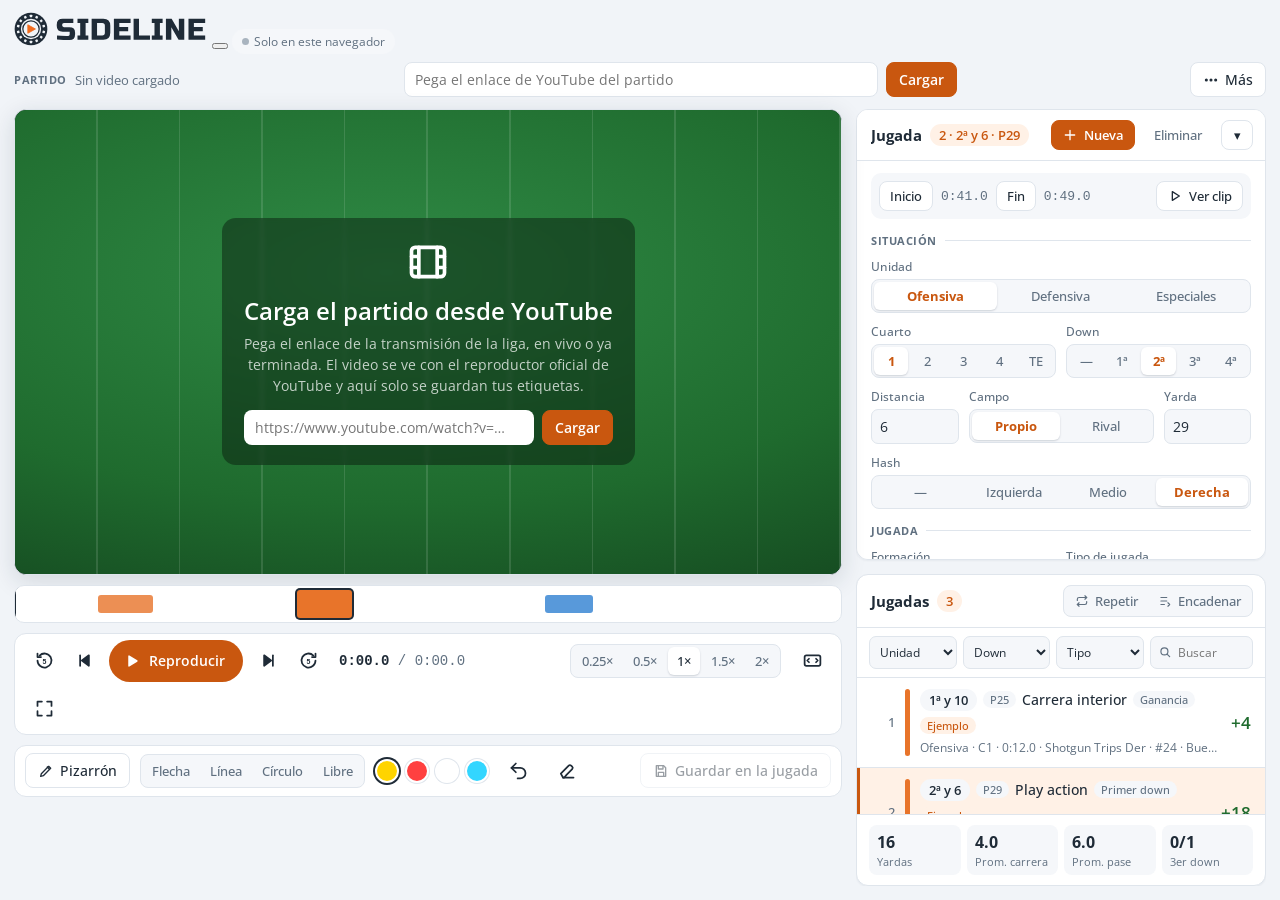
==== public/app/index.html @ 5cef6cd9 "Video: el video vuelve a ser grande en el tamaño normal En tamaño normal el video ocupa al menos ~56" ====
<!doctype html>
<html lang="es">
<head>
<meta charset="utf-8">
<meta name="viewport" content="width=device-width,initial-scale=1,viewport-fit=cover">
<title>Sideline</title>
<link rel="icon" type="image/svg+xml" href="data:image/svg+xml,%3Csvg%20xmlns%3D%27http%3A//www.w3.org/2000/svg%27%20viewBox%3D%270%200%2064%2064%27%3E%3Crect%20width%3D%2764%27%20height%3D%2764%27%20rx%3D%2714%27%20fill%3D%27%230D0D0D%27/%3E%3Ccircle%20cx%3D%2732%27%20cy%3D%2732%27%20r%3D%2723%27%20fill%3D%27none%27%20stroke%3D%27%23FFFFFF%27%20stroke-width%3D%276%27/%3E%3Cpath%20d%3D%27M26%2020%20L45%2032%20L26%2044%20Z%27%20fill%3D%27%23F26B1D%27%20stroke%3D%27%23F26B1D%27%20stroke-width%3D%273%27%20stroke-linejoin%3D%27round%27/%3E%3C/svg%3E">
<link rel="preconnect" href="https://fonts.googleapis.com">
<link rel="preconnect" href="https://fonts.gstatic.com" crossorigin>
<link rel="stylesheet" href="https://fonts.googleapis.com/css2?family=Open+Sans:wght@300;400;600;700&display=swap">
<link rel="stylesheet" href="/assets/hello.css">
<link rel="stylesheet" href="/assets/app-shell.css">
<script>try { var t = localStorage.getItem('sideline:theme'); if (t === 'light' || t === 'dark') document.documentElement.dataset.theme = t; } catch (e) {}</script>
<style>
/* Sala de video. Layout: barra de módulos arriba; video + controles a la izquierda; jugada + lista a la derecha; se apila en teléfonos. Look claro y amable a la vista. */
:root {
  color-scheme: light;
  --bg: #f1f4f8;
  --panel: #ffffff;
  --panel-2: #f5f7fa;
  --line: #dfe5ec;
  --fg: #1f2b37;
  --muted: #607080;
  --accent: #c9570f;      /* naranja Sideline (más oscuro que el del logo para leer texto blanco) */
  --accent-soft: #fff1e6;
  --accent-ink: #ffffff;
  --off: #e8742a;
  --def: #2f80d1;
  --st: #8a5cc2;
  --good: #1f6b2e;        /* verde campo del logo */
  --bad: #d23f3f;
  --font-display: "Segoe UI", "Open Sans", "Helvetica Neue", Arial, sans-serif;
  --font-body: "Segoe UI", "Open Sans", "Helvetica Neue", Arial, sans-serif;
  --font-mono: ui-monospace, "SFMono-Regular", Menlo, Consolas, monospace;
  --r: 10px;
}
html, body { height: 100%; }
body {
  background: var(--bg); color: var(--fg);
  font-family: var(--font-body); font-size: 14px;
  padding-left: max(14px, env(safe-area-inset-left, 0px));
  padding-right: max(14px, env(safe-area-inset-right, 0px));
  padding-block: 12px;
  box-sizing: border-box;
}
*, *::before, *::after { box-sizing: border-box; }
button, input, select, textarea { font: inherit; color: inherit; }
button { cursor: pointer; }
:focus-visible { outline: 2px solid var(--accent); outline-offset: 2px; }

.app { display: flex; flex-direction: column; gap: 12px; min-height: 100%; }
.spacer { flex: 1; }

.btn { background: var(--panel); border: 1px solid var(--line); border-radius: 8px; padding: 7px 12px; font-weight: 500; display: inline-flex; align-items: center; justify-content: center; gap: 6px; white-space: nowrap; text-decoration: none; color: inherit; }
.btn svg { width: 16px; height: 16px; flex: none; }
.btn:hover { border-color: var(--hover-line); background: var(--panel-2); }
.btn.primary { background: var(--accent); color: var(--accent-ink); border-color: var(--accent); font-weight: 600; }
.btn.primary:hover { background: var(--accent-hover); }
.btn.on { background: var(--fg); color: var(--on-fg); border-color: var(--fg); }
.btn.ghost { background: transparent; border-color: transparent; color: var(--muted); }
.btn.ghost:hover { color: var(--bad); background: var(--bad-soft); }
.btn:disabled { opacity: .45; cursor: not-allowed; }
.btn.sm { padding: 5px 10px; font-size: 13px; }
kbd { font-family: var(--font-mono); font-size: 10.5px; color: var(--muted); border: 1px solid var(--line); border-bottom-width: 2px; border-radius: 4px; padding: 0 4px; background: var(--panel); }
.btn.primary kbd, .btn.on kbd { color: inherit; background: transparent; border-color: currentColor; opacity: .75; }
.ib { width: 38px; height: 38px; display: inline-grid; place-items: center; border-radius: 50%; border: 1px solid transparent; background: transparent; color: var(--fg); padding: 0; }
.ib svg { width: 21px; height: 21px; }
.ib:hover { background: var(--panel-2); border-color: var(--line); }
.ib:disabled { opacity: .4; cursor: not-allowed; }
.ib.on { background: var(--fg); color: var(--on-fg); }
/* si el video es más angosto que su columna, queda centrado */
@media (min-width: 981px) { #stage, #timeline { align-self: center; } }
@media (max-width: 980px) { #bigBtn { display: none; } }

/* segmentados (velocidad, herramientas y campos del formulario) */
.seg { display: inline-flex; background: var(--panel-2); border: 1px solid var(--line); border-radius: 8px; padding: 2px; gap: 2px; }
.seg .btn, .seg button { border: 0; background: transparent; border-radius: 6px; padding: 5px 9px; font-size: 13px; font-weight: 500; color: var(--muted); min-width: 0; }
.seg .btn:hover, .seg button:hover { color: var(--fg); background: var(--panel); }
.seg .on, .seg .btn.on { background: var(--panel); color: var(--fg); box-shadow: 0 1px 2px rgba(20,40,60,.18); border: 0; }
.seg.fill { display: flex; width: 100%; }
.seg.fill button { flex: 1; }
.form .seg button.on { color: var(--accent); font-weight: 700; }
.sr { position: absolute !important; width: 1px; height: 1px; overflow: hidden; clip: rect(0 0 0 0); white-space: nowrap; }

/* barra del partido */
.gamebar { display: flex; flex-wrap: wrap; align-items: center; gap: 10px; }
.gamebar .game { display: flex; align-items: center; gap: 8px; min-width: 0; flex: 0 1 380px; }
.gamebar .game .lbl { font-size: 11px; font-weight: 700; text-transform: uppercase; letter-spacing: .05em; color: var(--muted); }
.gamebar select { background: var(--panel); border: 1px solid var(--line); border-radius: 8px; padding: 7px 9px; min-width: 0; flex: 1; font-weight: 600; }
.gamebar .file { color: var(--muted); font-size: 13px; overflow: hidden; text-overflow: ellipsis; white-space: nowrap; min-width: 0; }
.gamebar .more .pop { min-width: 250px; }
.status { font-size: 12px; padding: 4px 10px 4px 22px; border-radius: 999px; background: var(--panel-2); color: var(--muted); white-space: nowrap; position: relative; }
.status::before { content: ""; position: absolute; left: 10px; top: 50%; width: 7px; height: 7px; margin-top: -3.5px; border-radius: 50%; background: #a9b4bf; }
.status.ok { color: var(--good); background: var(--ok-soft); } .status.ok::before { background: var(--good); }
.status.bad { color: var(--bad); background: var(--bad-soft); } .status.bad::before { background: var(--bad); }
.status.busy { color: var(--accent); background: var(--accent-soft); } .status.busy::before { background: var(--accent); }
.warn { background: var(--accent-soft); border: 1px solid var(--accent); color: var(--fg); border-radius: var(--r); padding: 10px 12px; }

main { display: grid; grid-template-columns: minmax(0, 1fr) 410px; gap: 14px; flex: 1; min-height: 0; }
@media (max-width: 980px) { main { grid-template-columns: minmax(0, 1fr); } }

.left { display: flex; flex-direction: column; gap: 10px; min-width: 0; }
.stagebox { position: relative; background: #0d1620; border: 1px solid var(--line); border-radius: 12px; overflow: hidden; aspect-ratio: 16 / 9; max-width: 100%; box-shadow: 0 6px 24px rgba(20,40,60,.14); }
.stagebox:fullscreen { aspect-ratio: auto; border-radius: 0; width: 100% !important; }
@media (min-width: 981px) { .tipline { display: none; } .right.fit { overflow: hidden; display: flex; flex-direction: column; }
  .right.fit > .card:first-child { flex: none; max-height: 58%; overflow-y: auto; }
  .right.fit > .card:first-child > .hd { position: sticky; top: 0; z-index: 2; background: var(--panel); }
  #formCard > .hd { flex-wrap: nowrap; }
  #formCard > .hd h2 { min-width: 0; white-space: nowrap; overflow: hidden; }
  #formCard > .hd .chip { overflow: hidden; text-overflow: ellipsis; max-width: 120px; display: inline-block; vertical-align: middle; }
  .right.fit .filters { flex-wrap: nowrap; gap: 6px; padding: 8px 12px; }
  .right.fit .filters select, .right.fit .filters input { font-size: 12px; padding: 6px 6px; flex: 1 1 0; min-width: 0; }
  .right.fit .filters .search { flex: 1.4 1 0; }
  .right.fit .filters .search input { padding-left: 27px; }
  .right.fit .list { flex: 1 1 auto; min-height: 0; }
  .right.fit .rows { flex: 1 1 auto; min-height: 0; max-height: none; } }
video { position: absolute; inset: 0; width: 100%; height: 100%; object-fit: contain; background: #000; }
canvas#draw { position: absolute; touch-action: none; }
/* capa para la rueda del mouse (zoom): el reproductor de YouTube es un iframe y se quedaría con el evento.
   Deja libre la franja inferior para los controles de YouTube; solo con mouse (en pantallas táctiles no estorba) */
.scrub { position: absolute; left: 0; right: 0; top: 0; bottom: 56px; cursor: zoom-in; }
.scrub.zoomed { cursor: grab; } .scrub.panning { cursor: grabbing; }
/* el video y el pizarrón se acercan juntos, así los dibujos quedan sobre la misma parte de la imagen */
.zoomwrap { position: absolute; inset: 0; transform-origin: 0 0; }
.hud .zm { color: #fff; font-size: 13px; font-weight: 500; }
@media (hover: none), (pointer: coarse) { .scrub { display: none; } }
canvas#draw.active { cursor: crosshair; }
.drop { position: absolute; inset: 0; display: grid; place-items: center; text-align: center; padding: 24px; color: rgba(255,255,255,.75);
  background: radial-gradient(120% 90% at 45% 35%, #2f8a45 0%, #1f6b2e 55%, #123f1c 100%); }
.drop::before { content: ""; position: absolute; inset: 0; background: repeating-linear-gradient(90deg, transparent 0 9.8%, rgba(255,255,255,.12) 9.8% 10%); pointer-events: none; }
.drop > div { position: relative; background: rgba(8,20,12,.45); border-radius: 14px; padding: 22px 22px 20px; max-width: 520px; backdrop-filter: blur(2px); }
.drop .big { width: 44px; height: 44px; color: #fff; margin-bottom: 6px; }
.drop strong { display: block; font-size: 24px; font-weight: 600; color: #fff; }
.drop p { margin: 6px auto 14px; max-width: 46ch; line-height: 1.5; }
.drop .urlbar input { background: #fff; border-color: transparent; }
.drop.over { outline: 3px dashed var(--accent); outline-offset: -10px; }
.hud { position: absolute; left: 10px; top: 10px; display: flex; gap: 6px; pointer-events: none; }
.hud span { background: rgba(0,0,0,.65); border-radius: 6px; padding: 3px 8px; font-size: 16px; font-weight: 600; }
.hud .spd { color: #ffb37a; }

/* línea de tiempo */
.timeline { position: relative; height: 38px; background: var(--panel); border: 1px solid var(--line); border-radius: 10px; cursor: pointer; touch-action: none; overflow: hidden; }
.timeline .prog { position: absolute; inset: 0 auto 0 0; background: rgba(201,87,15,.10); pointer-events: none; }
.timeline .mk { position: absolute; top: 9px; bottom: 9px; min-width: 4px; border-radius: 3px; opacity: .8; pointer-events: none; }
.timeline .mk.sel { top: 4px; bottom: 4px; opacity: 1; box-shadow: 0 0 0 2px var(--fg); }
.timeline .head { position: absolute; top: 0; bottom: 0; width: 2px; background: var(--fg); pointer-events: none; }
.timeline .head::before { content: ""; position: absolute; top: -1px; left: -5px; border: 6px solid transparent; border-top-color: var(--fg); }

/* controles del video */
.transport { display: flex; flex-wrap: wrap; align-items: center; gap: 8px 12px; background: var(--panel); border: 1px solid var(--line); border-radius: 12px; padding: 6px 10px; }
.tgroup { display: inline-flex; align-items: center; gap: 2px; }
.play { display: inline-flex; align-items: center; gap: 8px; height: 42px; padding: 0 18px 0 14px; margin: 0 4px; border-radius: 999px; border: 0; background: var(--accent); color: #fff; font-weight: 600; }
.play:hover { background: var(--accent-hover); }
.play svg { width: 18px; height: 18px; }
.play .i-pause { display: none; }
.play.playing .i-play { display: none; } .play.playing .i-pause { display: block; }
.tc { font-family: var(--font-mono); font-size: 14px; font-variant-numeric: tabular-nums; color: var(--muted); white-space: nowrap; }
/* ancho fijo para «1:06:42.6 / 1:06:42.6»: si crece al cargar la duración, los controles saltarían de renglón */
.transport .tc { min-width: 21ch; }
.tc b { color: var(--fg); font-weight: 600; }
.speedwrap { display: inline-flex; align-items: center; gap: 8px; }
.lbl { font-size: 11px; font-weight: 700; text-transform: uppercase; letter-spacing: .05em; color: var(--muted); }

/* pizarrón */
.drawbar { display: flex; flex-wrap: wrap; align-items: center; gap: 8px 10px; padding: 6px 10px; background: var(--panel); border: 1px solid var(--line); border-radius: 12px; }
#drawToggle.on { background: var(--accent); border-color: var(--accent); color: #fff; }
.swatches { display: inline-flex; gap: 6px; align-items: center; }
.sw { width: 24px; height: 24px; border-radius: 50%; border: 2px solid var(--panel); box-shadow: 0 0 0 1px var(--line); padding: 0; }
.sw.on { box-shadow: 0 0 0 2px var(--fg); }

/* panel derecho */
.right { display: flex; flex-direction: column; gap: 14px; min-width: 0; min-height: 0; }
.card { background: var(--panel); border: 1px solid var(--line); border-radius: 12px; box-shadow: 0 1px 2px rgba(20,40,60,.05); }
.card h2 { font-weight: 700; font-size: 15px; margin: 0; display: flex; align-items: center; gap: 8px; letter-spacing: 0; }
.card .hd { display: flex; align-items: center; gap: 8px; padding: 10px 12px 10px 14px; border-bottom: 1px solid var(--line); }
.card .hd .spacer { flex: 1; }
.form { padding: 12px 14px 14px; display: grid; grid-template-columns: repeat(4, minmax(0,1fr)); gap: 10px 10px; }
.form .f { display: flex; flex-direction: column; gap: 4px; min-width: 0; }
.form .c2 { grid-column: span 2; } .form .c4 { grid-column: 1 / -1; }
.form label, .form .fl { font-size: 12px; color: var(--muted); font-weight: 500; }
.form input, .form select, .form textarea { background: var(--panel-2); border: 1px solid var(--line); border-radius: 7px; padding: 7px 8px; width: 100%; min-width: 0; }
.form input:focus, .form select:focus, .form textarea:focus { outline: none; border-color: var(--accent); background: var(--panel); }
.form textarea { resize: vertical; min-height: 54px; }
.form .sec { grid-column: 1 / -1; font-size: 11px; font-weight: 700; text-transform: uppercase; letter-spacing: .05em; color: var(--muted); margin-top: 4px; display: flex; align-items: center; gap: 8px; }
.form .sec::after { content: ""; flex: 1; border-top: 1px solid var(--line); }
.form .times { display: flex; gap: 8px; align-items: center; grid-column: 1 / -1; flex-wrap: wrap; background: var(--panel-2); border-radius: 10px; padding: 8px; }
.form .times .tc { min-width: 0; font-size: 13px; }
.form .times .btn { background: var(--panel); }
.form[aria-disabled="true"] { opacity: .45; pointer-events: none; }
.chip { font-weight: 600; font-size: 13px; letter-spacing: 0; padding: 2px 9px; border-radius: 999px; background: var(--accent-soft); color: var(--accent); white-space: nowrap; }

.list { display: flex; flex-direction: column; flex: 1; min-height: 260px; }
.list .hd .seg .btn { padding: 4px 9px; }
.list .hd .seg svg { width: 14px; height: 14px; }
.filters { display: flex; flex-wrap: wrap; gap: 6px; padding: 8px 12px; border-bottom: 1px solid var(--line); }
.filters select, .filters input { background: var(--panel-2); border: 1px solid var(--line); border-radius: 7px; padding: 6px 7px; font-size: 13px; min-width: 0; }
.filters .search { flex: 1; min-width: 100px; position: relative; display: flex; }
.filters .search svg { position: absolute; left: 8px; top: 50%; width: 14px; height: 14px; margin-top: -7px; color: var(--muted); pointer-events: none; }
.filters .search input { width: 100%; padding-left: 27px; }
.rows { overflow-y: auto; flex: 1; max-height: 52vh; }
#formCard.collapsed .form { display: none; }
#formCard.collapsed .hd { border-bottom: 0; }
.iconbtn { width: 32px; justify-content: center; padding: 5px 0; }
#formCard.collapsed .iconbtn { transform: rotate(-90deg); }
@media (max-width: 980px) { .rows { max-height: none; } }
.row { display: grid; grid-template-columns: 24px 5px minmax(0,1fr) auto; gap: 10px; align-items: center; padding: 11px 14px; border-bottom: 1px solid var(--line); cursor: pointer; width: 100%; text-align: left; background: none; border-left: 0; border-right: 0; border-top: 0; }
.row:hover { background: var(--panel-2); }
.row.sel { background: var(--accent-soft); box-shadow: inset 3px 0 0 var(--accent); }
.row .n { font-weight: 500; font-size: 13px; color: var(--muted); font-variant-numeric: tabular-nums; text-align: right; }
.row .bar { width: 5px; align-self: stretch; border-radius: 3px; }
.row .main { min-width: 0; display: flex; flex-direction: column; gap: 5px; }
.row .top { display: flex; gap: 6px; align-items: center; flex-wrap: wrap; font-weight: 500; }
.row .top .chip { background: var(--panel-2); color: var(--fg); }
.row .sub { color: var(--muted); font-size: 12px; overflow: hidden; text-overflow: ellipsis; white-space: nowrap; }
.row .gain { font-weight: 600; font-size: 17px; font-variant-numeric: tabular-nums; text-align: right; }
.gain.pos { color: var(--good); } .gain.neg { color: var(--bad); }
.tag { font-size: 11px; padding: 1px 7px; border-radius: 999px; background: var(--panel-2); color: var(--muted); font-weight: 500; }
.tag.ex { background: var(--accent-soft); color: var(--accent); }
.tag.draw { color: var(--fg); }
.empty { padding: 28px 18px; color: var(--muted); text-align: center; line-height: 1.5; }
.stats { display: grid; grid-template-columns: repeat(4, minmax(0,1fr)); gap: 6px; padding: 10px 12px; color: var(--muted); font-size: 11px; border-top: 1px solid var(--line); }
.stats span { display: flex; flex-direction: column-reverse; gap: 1px; background: var(--panel-2); border-radius: 8px; padding: 6px 8px; }
.stats b { color: var(--fg); font-size: 16px; font-weight: 700; }

.toast { position: fixed; left: 50%; bottom: calc(18px + env(safe-area-inset-bottom, 0px)); transform: translateX(-50%); background: var(--fg); color: var(--on-fg); padding: 9px 16px; border-radius: 999px; font-weight: 500; z-index: 50; max-width: calc(100% - 32px); box-shadow: 0 8px 24px rgba(20,40,60,.25); }
.help { position: fixed; inset: 0; background: var(--scrim); display: grid; place-items: center; z-index: 40; padding: 16px; }
.help .card { max-width: 520px; width: 100%; }
.gate { position: fixed; inset: 0; z-index: 60; background: radial-gradient(90% 70% at 50% 0%, var(--panel) 0%, var(--bg) 70%); display: grid; place-items: center; padding: 24px max(16px, env(safe-area-inset-left, 0px)); overflow-y: auto; }
.gate .card { width: 100%; max-width: 400px; padding: 30px; display: flex; flex-direction: column; gap: 14px; box-shadow: 0 12px 40px rgba(20,40,60,.12); border-radius: 16px; }
.gate .brandmark { height: 30px; width: auto; display: block; margin-bottom: 4px; }
.gate h2 { font-weight: 300; font-size: 26px; margin: 0; letter-spacing: -0.01em; }
.gate p { margin: 0; color: var(--muted); font-size: 13px; line-height: 1.5; }
.gate a { color: var(--fg); }
.lf { display: flex; flex-direction: column; gap: 5px; }
.lf label { font-size: 12px; color: var(--muted); font-weight: 500; }
.lf input, .lf select { background: var(--panel); border: 1px solid var(--line); border-radius: 8px; padding: 10px 11px; font-size: 15px; width: 100%; min-width: 0; }
.lf input:focus, .lf select:focus { outline: none; border-color: var(--accent); }
.lerr { color: var(--bad); font-size: 13px; margin: 0; }
.modal { position: fixed; inset: 0; z-index: 55; background: var(--scrim); display: grid; place-items: center; padding: 16px; overflow-y: auto; }
.modal .card { width: 100%; max-width: 640px; }
.modal .body { padding: 16px; display: flex; flex-direction: column; gap: 14px; }
.users { width: 100%; border-collapse: collapse; font-size: 13px; }
.users th, .users td { text-align: left; padding: 8px 6px; border-bottom: 1px solid var(--line); vertical-align: middle; }
.users th { color: var(--muted); font-weight: 600; font-size: 11px; text-transform: uppercase; letter-spacing: .02em; }
.users td.act { text-align: right; white-space: nowrap; }
.userform { display: grid; grid-template-columns: minmax(0,1.2fr) minmax(0,1fr) minmax(0,.8fr) auto; gap: 8px; align-items: end; }
@media (max-width: 640px) { .userform { grid-template-columns: minmax(0,1fr); } }
.quota { display: flex; align-items: center; gap: 12px; font-size: 13px; color: var(--muted); }
.qbar { flex: 1; height: 8px; border-radius: 999px; background: var(--panel-2); border: 1px solid var(--line); overflow: hidden; }
.qbar i { display: block; height: 100%; width: 0; background: var(--accent); transition: width .3s; }
.upform { display: grid; grid-template-columns: minmax(0, 1.2fr) minmax(0, 1fr) auto; gap: 8px; align-items: end; }
@media (max-width: 640px) { .upform { grid-template-columns: minmax(0, 1fr); } }
.upprog { display: flex; align-items: center; gap: 12px; font-size: 13px; }
.uplist { display: flex; flex-direction: column; border-top: 1px solid var(--line); }
.uprow { display: grid; grid-template-columns: minmax(0, 1fr) auto auto; gap: 10px; align-items: center; padding: 10px 2px; border-bottom: 1px solid var(--line); font-size: 13px; }
.uprow b { font-weight: 600; overflow: hidden; text-overflow: ellipsis; white-space: nowrap; }
.uprow .st { font-size: 11px; font-weight: 600; padding: 2px 8px; border-radius: 999px; background: var(--panel-2); color: var(--muted); }
.uprow .st.ready { background: var(--ok-soft); color: var(--good); } .uprow .st.error { background: var(--bad-soft); color: var(--bad); }
.uprow .acts { display: flex; gap: 6px; }
.creds { background: var(--panel-2); border: 1px solid var(--line); border-radius: 8px; padding: 12px; font-size: 14px; }
.creds code { font-family: var(--font-mono); font-size: 15px; background: var(--panel); padding: 1px 6px; border-radius: 4px; border: 1px solid var(--line); }
.help dl { display: grid; grid-template-columns: auto 1fr; gap: 6px 14px; padding: 14px; margin: 0; }
.help dt { text-align: right; } .help dd { margin: 0; color: var(--muted); }
.note { font-size: 12px; color: var(--muted); }
@media (max-width: 640px) {
  .transport { justify-content: center; }
  .transport .tc { order: -1; width: 100%; text-align: center; }
  .speedwrap .lbl { display: none; }
  .gamebar .game { flex-basis: 100%; }
}
@media (prefers-reduced-motion: reduce) { * { transition: none !important; } }
</style>

<style>
body { margin: 0; }
[hidden] { display: none !important; }
.stagebox #yt, .stagebox iframe { position: absolute; inset: 0; width: 100%; height: 100%; border: 0; }
canvas#draw { inset: 0; width: 100%; height: 100%; }
.card .hd { flex-wrap: wrap; }
.urlbar { display: flex; gap: 8px; flex: 1 1 340px; min-width: 0; max-width: 560px; }
.urlbar input { flex: 1; min-width: 0; background: var(--panel); border: 1px solid var(--line); border-radius: 8px; padding: 7px 10px; }
.drop .urlbar { margin: 0 auto; }
.note { font-size: 12px; color: var(--muted); }

</style>
</head>
<body>
<div class="app">
  <header class="topbar">
    <a class="homelink" href="/" aria-label="Sideline, inicio"><svg class='brandmark' viewBox='0 0 593 104' height='34' role='img' aria-label='Sideline'><circle cx='52' cy='52' r='50' fill='var(--fg)'/>
<rect x='48.25' y='8.25' width='7.50' height='7.50' rx='1.35' fill='var(--bg)' transform='rotate(0.0 52.00 12.00)'/>
<rect x='65.61' y='12.21' width='7.50' height='7.50' rx='1.35' fill='var(--bg)' transform='rotate(25.7 69.36 15.96)'/>
<rect x='79.52' y='23.31' width='7.50' height='7.50' rx='1.35' fill='var(--bg)' transform='rotate(51.4 83.27 27.06)'/>
<rect x='87.25' y='39.35' width='7.50' height='7.50' rx='1.35' fill='var(--bg)' transform='rotate(77.1 91.00 43.10)'/>
<rect x='87.25' y='57.15' width='7.50' height='7.50' rx='1.35' fill='var(--bg)' transform='rotate(102.9 91.00 60.90)'/>
<rect x='79.52' y='73.19' width='7.50' height='7.50' rx='1.35' fill='var(--bg)' transform='rotate(128.6 83.27 76.94)'/>
<rect x='65.61' y='84.29' width='7.50' height='7.50' rx='1.35' fill='var(--bg)' transform='rotate(154.3 69.36 88.04)'/>
<rect x='48.25' y='88.25' width='7.50' height='7.50' rx='1.35' fill='var(--bg)' transform='rotate(180.0 52.00 92.00)'/>
<rect x='30.89' y='84.29' width='7.50' height='7.50' rx='1.35' fill='var(--bg)' transform='rotate(205.7 34.64 88.04)'/>
<rect x='16.98' y='73.19' width='7.50' height='7.50' rx='1.35' fill='var(--bg)' transform='rotate(231.4 20.73 76.94)'/>
<rect x='9.25' y='57.15' width='7.50' height='7.50' rx='1.35' fill='var(--bg)' transform='rotate(257.1 13.00 60.90)'/>
<rect x='9.25' y='39.35' width='7.50' height='7.50' rx='1.35' fill='var(--bg)' transform='rotate(282.9 13.00 43.10)'/>
<rect x='16.98' y='23.31' width='7.50' height='7.50' rx='1.35' fill='var(--bg)' transform='rotate(308.6 20.73 27.06)'/>
<rect x='30.89' y='12.21' width='7.50' height='7.50' rx='1.35' fill='var(--bg)' transform='rotate(334.3 34.64 15.96)'/>
<circle cx='52' cy='52' r='31.00' fill='var(--bg)'/>
<circle cx='52' cy='52' r='25.00' fill='none' stroke='var(--fg)' stroke-width='3.75'/>
<path d='M42.25 39.00 L65.65 52.00 L42.25 65.00 Z' fill='#F26B1D' stroke='#F26B1D' stroke-width='2.50' stroke-linejoin='round'/><g transform='translate(128 85)'><path d='M3.588 -13.34Q28.796 -11.959999999999999 37.72 -11.959999999999999Q39.836 -11.959999999999999 41.078 -13.201999999999998Q42.32 -14.443999999999999 42.32 -16.56V-24.84H21.16Q11.5 -24.84 7.13 -29.21Q2.76 -33.58 2.76 -43.24V-46.0Q2.76 -55.66 7.13 -60.03Q11.5 -64.4 21.16 -64.4H53.452V-51.519999999999996H24.84Q19.32 -51.519999999999996 19.32 -46.0V-44.16Q19.32 -38.64 24.84 -38.64H41.4Q50.416 -38.64 54.647999999999996 -34.408Q58.879999999999995 -30.176 58.879999999999995 -21.16V-16.56Q58.879999999999995 -7.544 54.647999999999996 -3.312Q50.416 0.9199999999999999 41.4 0.9199999999999999Q36.708 0.9199999999999999 31.464 0.736L23.0 0.368Q13.616 -0.092 3.588 -0.9199999999999999ZM99.36000000000001 0.0H66.24000000000001V-12.879999999999999H74.52000000000001V-51.519999999999996H66.24000000000001V-64.4H99.36000000000001V-51.519999999999996H91.08V-12.879999999999999H99.36000000000001ZM145.36 -64.4Q155.756 -64.4 161.138 -59.018Q166.52 -53.635999999999996 166.52 -43.24V-21.16Q166.52 -10.764 161.138 -5.382Q155.756 0.0 145.36 0.0H109.48V-64.4ZM149.96 -43.24Q149.96 -51.519999999999996 141.68 -51.519999999999996H126.04V-12.879999999999999H141.68Q149.96 -12.879999999999999 149.96 -21.16ZM228.62 0.0H177.56000000000003V-64.4H228.62V-51.519999999999996H194.12V-39.1H221.26000000000002V-26.22H194.12V-12.879999999999999H228.62ZM254.38 -12.879999999999999H287.96000000000004V0.0H237.82000000000002V-64.4H254.38ZM326.6 0.0H293.48V-12.879999999999999H301.76000000000005V-51.519999999999996H293.48V-64.4H326.6V-51.519999999999996H318.32000000000005V-12.879999999999999H326.6ZM392.84000000000003 0.0H375.36L353.28000000000003 -38.64V0.0H336.72V-64.4H354.20000000000005L376.28000000000003 -25.759999999999998V-64.4H392.84000000000003ZM456.78000000000003 0.0H405.72V-64.4H456.78000000000003V-51.519999999999996H422.28000000000003V-39.1H449.4200000000001V-26.22H422.28000000000003V-12.879999999999999H456.78000000000003Z' fill='var(--fg)'/></g></svg></a>
    <span class="spacer"></span>
    <button class="themebtn" id="themeBtn" type="button" aria-label="Cambiar tema"></button>
    <span class="status" id="status">Solo en este navegador</span>
    <div class="umenu" id="userMenu" hidden>
      <button class="ubtn" id="userBtn" aria-haspopup="true" aria-expanded="false" aria-label="Menú de usuario"><span class="av" id="userIni"></span><span class="nm"><b id="userName"></b><small id="userSub"></small></span><svg class="car" viewBox="0 0 24 24" fill="none" stroke="currentColor" stroke-width="2" stroke-linecap="round" stroke-linejoin="round" aria-hidden="true"><path d="M6 9l6 6 6-6"/></svg></button>
      <div class="pop" id="userPop" hidden>
        <div class="phd" id="who"></div>
        <button class="pi" id="teamBtn" hidden><svg viewBox="0 0 24 24" fill="none" stroke="currentColor" stroke-width="2" stroke-linecap="round" stroke-linejoin="round" aria-hidden="true"><circle cx="9" cy="8" r="3.2"/><path d="M3 20c0-3.3 2.7-6 6-6s6 2.7 6 6"/><circle cx="17" cy="9" r="2.5"/><path d="M16.5 14.2c2.6.3 4.5 2.6 4.5 5.8"/></svg>Equipo y jugadores</button>
        <button class="pi" id="pwBtn" hidden><svg viewBox="0 0 24 24" fill="none" stroke="currentColor" stroke-width="2" stroke-linecap="round" stroke-linejoin="round" aria-hidden="true"><circle cx="8" cy="15" r="4"/><path d="M11 12l8-8M16 7l2 2M14 9l2 2"/></svg>Cambiar contraseña</button>
        <hr>
        <button class="pi danger" id="logoutBtn" hidden><svg viewBox="0 0 24 24" fill="none" stroke="currentColor" stroke-width="2" stroke-linecap="round" stroke-linejoin="round" aria-hidden="true"><path d="M15 4h3a2 2 0 0 1 2 2v12a2 2 0 0 1-2 2h-3"/><path d="M10 16l-4-4 4-4M6 12h10"/></svg>Salir</button>
      </div>
    </div>
  </header>

  <section class="hello compact" id="hello" hidden>
    <p class="hi"><span id="helloGreet">Hola</span>, <b id="helloName"></b></p>
    <p class="sub" id="helloSub"></p>
    <nav class="tabs modnav" aria-label="Módulos">
      <a class="mod on" href="/app/" data-mod="video" aria-current="page"><svg viewBox="0 0 24 24" fill="none" stroke="currentColor" stroke-width="2" stroke-linecap="round" stroke-linejoin="round" aria-hidden="true"><rect x="2.5" y="5" width="19" height="14" rx="2.5"/><path d="M10 9.2v5.6l4.8-2.8z" fill="currentColor" stroke="none"/></svg>Video</a>
      <a class="mod" href="/app/playbook/" data-mod="playbook" id="pbBtn" hidden><svg viewBox="0 0 24 24" fill="none" stroke="currentColor" stroke-width="2" stroke-linecap="round" stroke-linejoin="round" aria-hidden="true"><rect x="4" y="3.5" width="16" height="18" rx="2"/><path d="M9 3.5h6v2.5H9z"/><circle cx="9" cy="16" r="1.6"/><path d="M13.5 9.5l3 3m0-3l-3 3"/><path d="M10 14.5c1.5-2 3-3 5-3.5"/></svg>Playbook</a>
    </nav>
  </section>

  <div class="gamebar" id="gamebar">
    <div class="game">
      <span class="lbl">Partido</span>
      <select id="gamesSel" aria-label="Partidos guardados" hidden><option value="">Partidos guardados…</option></select>
      <div class="file" id="fileName">Sin video cargado</div>
    </div>
    <form class="urlbar" id="urlForm">
      <input id="urlInput" type="url" placeholder="Pega el enlace de YouTube del partido" aria-label="Enlace de YouTube">
      <button class="btn primary" type="submit">Cargar</button>
    </form>
    <button class="btn" id="upBtn" type="button" hidden><svg viewBox="0 0 24 24" fill="none" stroke="currentColor" stroke-width="2" stroke-linecap="round" stroke-linejoin="round" aria-hidden="true"><path d="M12 15V4M8 8l4-4 4 4"/><path d="M4 15v3a2 2 0 0 0 2 2h12a2 2 0 0 0 2-2v-3"/></svg>Subir video</button>
    <span class="spacer"></span>
    <div class="umenu more">
      <button class="btn" id="moreBtn" aria-haspopup="true" aria-expanded="false"><svg viewBox="0 0 24 24" fill="none" stroke="currentColor" stroke-width="2" stroke-linecap="round" stroke-linejoin="round" aria-hidden="true"><circle cx="5" cy="12" r="1.3" fill="currentColor"/><circle cx="12" cy="12" r="1.3" fill="currentColor"/><circle cx="19" cy="12" r="1.3" fill="currentColor"/></svg>Más</button>
      <div class="pop" id="morePop" hidden>
        <label class="pi" for="importInput"><svg viewBox="0 0 24 24" fill="none" stroke="currentColor" stroke-width="2" stroke-linecap="round" stroke-linejoin="round" aria-hidden="true"><path d="M12 15V4M8 8l4-4 4 4"/><path d="M4 15v3a2 2 0 0 0 2 2h12a2 2 0 0 0 2-2v-3"/></svg>Importar etiquetas (.json)</label>
        <button class="pi" id="exportJson"><svg viewBox="0 0 24 24" fill="none" stroke="currentColor" stroke-width="2" stroke-linecap="round" stroke-linejoin="round" aria-hidden="true"><path d="M12 4v11M8 11l4 4 4-4"/><path d="M4 15v3a2 2 0 0 0 2 2h12a2 2 0 0 0 2-2v-3"/></svg>Exportar etiquetas (.json)</button>
        <button class="pi" id="exportCsv"><svg viewBox="0 0 24 24" fill="none" stroke="currentColor" stroke-width="2" stroke-linecap="round" stroke-linejoin="round" aria-hidden="true"><rect x="3.5" y="4.5" width="17" height="15" rx="2"/><path d="M3.5 9.5h17M3.5 14.5h17M9.5 4.5v15"/></svg>Exportar a Excel (.csv)</button>
        <button class="pi" id="shareBtn"><svg viewBox="0 0 24 24" fill="none" stroke="currentColor" stroke-width="2" stroke-linecap="round" stroke-linejoin="round" aria-hidden="true"><path d="M10 14a4 4 0 0 0 5.7 0l3-3a4 4 0 0 0-5.7-5.7l-1 1"/><path d="M14 10a4 4 0 0 0-5.7 0l-3 3a4 4 0 0 0 5.7 5.7l1-1"/></svg>Copiar enlace del partido</button>
        <hr>
        <button class="pi" id="helpBtn"><svg viewBox="0 0 24 24" fill="none" stroke="currentColor" stroke-width="2" stroke-linecap="round" stroke-linejoin="round" aria-hidden="true"><rect x="2.5" y="6" width="19" height="12" rx="2"/><path d="M6 10h.01M10 10h.01M14 10h.01M18 10h.01M7 14h10"/></svg>Atajos de teclado</button>
      </div>
      <input type="file" id="importInput" accept=".json,application/json" hidden>
    </div>
  </div>
  <div class="warn" id="fileWarn" hidden>Esta página está abierta como archivo local y YouTube no permite reproducir videos así (error 153). Súbela a GitHub Pages u otro sitio web y ábrela desde ahí.</div>

  <section class="locked" id="videoLocked" hidden>
    <svg class="big" viewBox="0 0 24 24" fill="none" stroke="currentColor" stroke-width="2" stroke-linecap="round" stroke-linejoin="round" aria-hidden="true"><rect x="3" y="4" width="18" height="16" rx="2"/><path d="M7 4v16M17 4v16M3 9h4M3 15h4M17 9h4M17 15h4"/></svg>
    <h2>El módulo de Video no está en el plan de tu equipo</h2>
    <p>Con Video etiquetas los partidos de YouTube, dibujas sobre la pausa y compartes los clips con tus jugadores. Pide que lo agreguen a tu plan.</p>
    <div class="acts"><a class="btn primary" href="/app/playbook/" id="lockedPb">Ir a Playbook</a><a class="btn" href="/contacto">Solicitar el módulo de Video</a></div>
  </section>

  <main id="videoMain">
    <section class="left">
      <div class="stagebox" id="stage">
        <div class="zoomwrap" id="zoomwrap">
          <div id="ytbox"><div id="yt"></div></div>
          <canvas id="draw"></canvas>
        </div>
        <div class="scrub" id="scrub" hidden title="Rueda: zoom · Flechas ← →: cuadro por cuadro · Clic: reproducir o pausar"></div>
        <div class="hud" id="hud" hidden><span class="spd" id="hudSpd"></span><span class="zm" id="hudZoom" hidden></span></div>
        <div class="drop" id="drop">
          <div>
            <svg class="big" viewBox="0 0 24 24" fill="none" stroke="currentColor" stroke-width="2" stroke-linecap="round" stroke-linejoin="round" aria-hidden="true"><rect x="3" y="4" width="18" height="16" rx="2"/><path d="M7 4v16M17 4v16M3 9h4M3 15h4M17 9h4M17 15h4"/></svg>
            <strong>Carga el partido desde YouTube</strong>
            <p>Pega el enlace de la transmisión de la liga, en vivo o ya terminada. El video se ve con el reproductor oficial de YouTube y aquí solo se guardan tus etiquetas.</p>
            <button class="btn" id="upBtn2" type="button" hidden style="margin:0 auto 12px"><svg viewBox="0 0 24 24" fill="none" stroke="currentColor" stroke-width="2" stroke-linecap="round" stroke-linejoin="round" aria-hidden="true"><path d="M12 15V4M8 8l4-4 4 4"/><path d="M4 15v3a2 2 0 0 0 2 2h12a2 2 0 0 0 2-2v-3"/></svg>Subir el video del partido</button>
            <form class="urlbar" id="urlForm2">
              <input id="urlInput2" type="url" placeholder="https://www.youtube.com/watch?v=…" aria-label="Enlace de YouTube">
              <button class="btn primary" type="submit">Cargar</button>
            </form>
          </div>
        </div>
      </div>

      <div class="timeline" id="timeline" role="slider" aria-label="Línea de tiempo" tabindex="0">
        <div class="prog" id="prog"></div>
        <div id="marks"></div>
        <div class="head" id="head"></div>
      </div>

      <div class="transport">
        <div class="tgroup">
          <button class="ib" id="back5" title="Atrás 5 s (Shift+←)" aria-label="Atrás 5 segundos"><svg viewBox="0 0 24 24" fill="none" stroke="currentColor" stroke-width="2" stroke-linecap="round" stroke-linejoin="round" aria-hidden="true"><path d="M4 12a8 8 0 1 0 2.4-5.7"/><path d="M4 4v4h4"/><text x="12" y="15.5" font-size="8" font-weight="700" text-anchor="middle" fill="currentColor" stroke="none" font-family="Arial, sans-serif">5</text></svg></button>
          <button class="ib" id="backF" title="Atrás 0.1 s (←)" aria-label="Atrás 0.1 segundos"><svg viewBox="0 0 24 24" fill="none" stroke="currentColor" stroke-width="2" stroke-linecap="round" stroke-linejoin="round" aria-hidden="true"><path d="M17 6l-8 6 8 6z" fill="currentColor"/><path d="M7 6v12"/></svg></button>
          <button class="play" id="playBtn" title="Reproducir o pausar (Espacio)"><svg class="i-play" viewBox="0 0 24 24" fill="none" stroke="currentColor" stroke-width="2" stroke-linecap="round" stroke-linejoin="round" aria-hidden="true"><path d="M8 5.5v13l10.5-6.5z" fill="currentColor"/></svg><svg class="i-pause" viewBox="0 0 24 24" fill="none" stroke="currentColor" stroke-width="2" stroke-linecap="round" stroke-linejoin="round" aria-hidden="true"><path d="M8 5.5v13M16 5.5v13" stroke-width="3.2"/></svg><span id="playLbl">Reproducir</span></button>
          <button class="ib" id="fwdF" title="Adelante 0.1 s (→)" aria-label="Adelante 0.1 segundos"><svg viewBox="0 0 24 24" fill="none" stroke="currentColor" stroke-width="2" stroke-linecap="round" stroke-linejoin="round" aria-hidden="true"><path d="M7 6l8 6-8 6z" fill="currentColor"/><path d="M17 6v12"/></svg></button>
          <button class="ib" id="fwd5" title="Adelante 5 s (Shift+→)" aria-label="Adelante 5 segundos"><svg viewBox="0 0 24 24" fill="none" stroke="currentColor" stroke-width="2" stroke-linecap="round" stroke-linejoin="round" aria-hidden="true"><path d="M20 12a8 8 0 1 1-2.4-5.7"/><path d="M20 4v4h-4"/><text x="12" y="15.5" font-size="8" font-weight="700" text-anchor="middle" fill="currentColor" stroke="none" font-family="Arial, sans-serif">5</text></svg></button>
        </div>
        <span class="tc" id="tc"><b>0:00.0</b> / 0:00.0</span>
        <span class="spacer"></span>
        <div class="speedwrap"><div class="seg" id="speeds" role="group" aria-label="Velocidad" title="Velocidad de reproducción (teclas 1 a 5)"></div></div>
        <button class="ib" id="bigBtn" title="Video grande: el video sube hasta arriba y crece" aria-label="Video grande" aria-pressed="false"><svg viewBox="0 0 24 24" fill="none" stroke="currentColor" stroke-width="2" stroke-linecap="round" stroke-linejoin="round" aria-hidden="true"><rect x="3" y="6" width="18" height="12" rx="2"/><path d="M8 10l-2 2 2 2M16 10l2 2-2 2"/></svg></button>
        <button class="ib" id="fsBtn" title="Pantalla completa (F)" aria-label="Pantalla completa"><svg viewBox="0 0 24 24" fill="none" stroke="currentColor" stroke-width="2" stroke-linecap="round" stroke-linejoin="round" aria-hidden="true"><path d="M4 9V4h5M20 9V4h-5M4 15v5h5M20 15v5h-5"/></svg></button>
      </div>

      <div class="drawbar">
        <button class="btn" id="drawToggle" title="Activar o desactivar el pizarrón (D)"><svg viewBox="0 0 24 24" fill="none" stroke="currentColor" stroke-width="2" stroke-linecap="round" stroke-linejoin="round" aria-hidden="true"><path d="M4 20l4-1 11-11-3-3L5 16z"/><path d="M14 6l3 3"/></svg>Pizarrón</button>
        <div class="seg" id="tools"></div>
        <div class="swatches" id="colors"></div>
        <button class="ib" id="undoBtn" title="Deshacer el último trazo (Z)" aria-label="Deshacer el último trazo"><svg viewBox="0 0 24 24" fill="none" stroke="currentColor" stroke-width="2" stroke-linecap="round" stroke-linejoin="round" aria-hidden="true"><path d="M9 14l-5-5 5-5"/><path d="M4 9h10a6 6 0 0 1 0 12h-3"/></svg></button>
        <button class="ib" id="clearBtn" title="Borrar el dibujo" aria-label="Borrar el dibujo"><svg viewBox="0 0 24 24" fill="none" stroke="currentColor" stroke-width="2" stroke-linecap="round" stroke-linejoin="round" aria-hidden="true"><path d="M8 20h12"/><path d="M5.5 15.5l9-9a2 2 0 0 1 2.8 0l1.2 1.2a2 2 0 0 1 0 2.8L12 17l-2.5 3H8z"/></svg></button>
        <span class="spacer"></span>
        <button class="btn" id="saveDrawBtn" disabled><svg viewBox="0 0 24 24" fill="none" stroke="currentColor" stroke-width="2" stroke-linecap="round" stroke-linejoin="round" aria-hidden="true"><path d="M5 4h11l3 3v13H5z"/><path d="M8 4v5h7V4M8 20v-6h8v6"/></svg>Guardar en la jugada</button>
      </div>
      <div class="note tipline">Tip: si tocas dentro del video, YouTube toma el teclado. Toca fuera del video para volver a usar los atajos.</div>
    </section>

    <aside class="right">
      <div class="card" id="formCard">
        <div class="hd">
          <h2>Jugada <span class="chip" id="selNum">—</span></h2>
          <span class="spacer"></span>
          <button class="btn sm primary" id="newBtn" title="Nueva jugada en el momento actual (N)"><svg viewBox="0 0 24 24" fill="none" stroke="currentColor" stroke-width="2" stroke-linecap="round" stroke-linejoin="round" aria-hidden="true"><path d="M12 5v14M5 12h14"/></svg>Nueva</button>
          <button class="btn sm ghost" id="delBtn" disabled>Eliminar</button>
          <button class="btn sm iconbtn" id="formToggle" aria-expanded="true" title="Mostrar u ocultar el formulario">▾</button>
        </div>
        <div class="form" id="form" aria-disabled="true">
          <div class="times">
            <button class="btn sm" id="setIn" title="Marcar inicio (I)">Inicio</button>
            <span class="tc" id="inTc">—</span>
            <button class="btn sm" id="setOut" title="Marcar fin (O)">Fin</button>
            <span class="tc" id="outTc">—</span>
            <span class="spacer"></span>
            <button class="btn sm" id="clipBtn" title="Ver el clip (C)"><svg viewBox="0 0 24 24" fill="none" stroke="currentColor" stroke-width="2" stroke-linecap="round" stroke-linejoin="round" aria-hidden="true"><path d="M8 5.5v13l10.5-6.5z"/></svg>Ver clip</button>
          </div>
          <div class="sec">Situación</div>
          <div class="f c4"><span class="fl">Unidad</span><select id="fUnit" data-seg aria-label="Unidad"><option value="O">Ofensiva</option><option value="D">Defensiva</option><option value="ST">Especiales</option></select></div>
          <div class="f c2"><span class="fl">Cuarto</span><select id="fQ" data-seg aria-label="Cuarto"><option>1</option><option>2</option><option>3</option><option>4</option><option value="TE">TE</option></select></div>
          <div class="f c2"><span class="fl">Down</span><select id="fDown" data-seg aria-label="Down"><option value="">—</option><option value="1">1ª</option><option value="2">2ª</option><option value="3">3ª</option><option value="4">4ª</option></select></div>
          <div class="f"><label for="fDist">Distancia</label><input id="fDist" type="number" min="0" max="99" inputmode="numeric"></div>
          <div class="f c2"><span class="fl">Campo</span><select id="fSide" data-seg aria-label="Campo"><option value="P">Propio</option><option value="R">Rival</option></select></div>
          <div class="f"><label for="fYard">Yarda</label><input id="fYard" type="number" min="1" max="50" inputmode="numeric"></div>
          <div class="f c4"><span class="fl">Hash</span><select id="fHash" data-seg aria-label="Hash"><option value="">—</option><option value="I">Izquierda</option><option value="M">Medio</option><option value="D">Derecha</option></select></div>
          <div class="sec">Jugada</div>
          <div class="f c2"><label for="fForm">Formación</label><input id="fForm" list="formList" placeholder="Shotgun Trips Der"></div>
          <div class="f c2"><label for="fType">Tipo de jugada</label><select id="fType"></select></div>
          <div class="f c2"><label for="fRes">Resultado</label><select id="fRes"></select></div>
          <div class="f c2"><label for="fGain">Yardas ganadas</label><input id="fGain" type="number" min="-99" max="109" inputmode="numeric" placeholder="+/−"></div>
          <div class="f c4"><label for="fPlayer">Jugador(es)</label><input id="fPlayer" placeholder="#12, #24"></div>
          <div class="f c4"><label for="fNotes">Notas para el equipo</label><textarea id="fNotes" placeholder="Qué corregir, qué repetir…"></textarea></div>
        </div>
      </div>

      <div class="card list">
        <div class="hd">
          <h2>Jugadas <span class="chip" id="count">0</span></h2>
          <span class="spacer"></span>
          <div class="seg">
            <button class="btn sm" id="loopBtn" title="Repetir el clip seleccionado"><svg viewBox="0 0 24 24" fill="none" stroke="currentColor" stroke-width="2" stroke-linecap="round" stroke-linejoin="round" aria-hidden="true"><path d="M17 3l3 3-3 3"/><path d="M4 11V9a3 3 0 0 1 3-3h13M7 21l-3-3 3-3"/><path d="M20 13v2a3 3 0 0 1-3 3H4"/></svg>Repetir</button>
            <button class="btn sm" id="chainBtn" title="Al terminar un clip, pasa a la siguiente jugada de la lista"><svg viewBox="0 0 24 24" fill="none" stroke="currentColor" stroke-width="2" stroke-linecap="round" stroke-linejoin="round" aria-hidden="true"><path d="M5 6h10M5 12h10M5 18h6"/><path d="M17 15l3 3-3 3"/></svg>Encadenar</button>
          </div>
        </div>
        <div class="filters">
          <select id="qUnit" aria-label="Filtrar unidad"><option value="">Unidad</option><option value="O">Ofensiva</option><option value="D">Defensiva</option><option value="ST">Especiales</option></select>
          <select id="qDown" aria-label="Filtrar down"><option value="">Down</option><option value="1">1ª</option><option value="2">2ª</option><option value="3">3ª</option><option value="4">4ª</option></select>
          <select id="qType" aria-label="Filtrar tipo"><option value="">Tipo</option></select>
          <div class="search"><svg viewBox="0 0 24 24" fill="none" stroke="currentColor" stroke-width="2" stroke-linecap="round" stroke-linejoin="round" aria-hidden="true"><circle cx="11" cy="11" r="6"/><path d="M20 20l-4.5-4.5"/></svg><input id="qText" placeholder="Buscar" aria-label="Buscar"></div>
        </div>
        <div class="rows" id="rows"></div>
        <div class="stats" id="stats"></div>
      </div>
    </aside>
  </main>
</div>

<datalist id="formList"></datalist>
<div class="help" id="help" hidden>
  <div class="card">
    <div class="hd"><h2>Atajos de teclado</h2><span class="spacer"></span><button class="btn sm" id="helpClose">Cerrar</button></div>
    <dl>
      <dt><kbd>Espacio</kbd></dt><dd>Reproducir / pausar</dd>
      <dt><kbd>←</kbd> <kbd>→</kbd></dt><dd>0.1 segundos atrás / adelante</dd>
      <dt><kbd>Shift</kbd>+<kbd>←</kbd> <kbd>→</kbd></dt><dd>5 segundos atrás / adelante</dd>
      <dt><kbd>1</kbd>–<kbd>5</kbd></dt><dd>Velocidad 0.25× · 0.5× · 1× · 1.5× · 2×</dd>
      <dt><kbd>↑</kbd> <kbd>↓</kbd></dt><dd>Jugada anterior / siguiente</dd>
      <dt><kbd>N</kbd></dt><dd>Nueva jugada en el momento actual</dd>
      <dt><kbd>I</kbd> <kbd>O</kbd></dt><dd>Marcar inicio / fin de la jugada</dd>
      <dt><kbd>C</kbd></dt><dd>Ver el clip de la jugada</dd>
      <dt><kbd>D</kbd></dt><dd>Activar pizarrón · <kbd>Z</kbd> deshace el último trazo</dd>
      <dt><kbd>F</kbd></dt><dd>Pantalla completa (para proyectar)</dd>
      <dt>Rueda del mouse</dt><dd>Zoom al video (hasta 4×); arrastra para moverte · doble clic o <kbd>Esc</kbd> lo quita</dd>
    </dl>
  </div>
</div>
<div class="toast" id="toast" hidden></div>

<div class="gate" id="gate" hidden>
  <form class="card" id="loginForm" autocomplete="on">
    <a href="/" aria-label="Sideline, inicio" id="gateLogo"></a>
    <h2>Entrar a Sideline</h2>
    <div class="lf"><label for="lUser">Usuario</label><input id="lUser" name="username" autocomplete="username" autocapitalize="none" spellcheck="false" required></div>
    <div class="lf"><label for="lPass">Contraseña</label><input id="lPass" name="password" type="password" autocomplete="current-password" required></div>
    <p class="lerr" id="lErr" hidden></p>
    <button class="btn primary" type="submit" id="lBtn">Entrar</button>
    <p>¿Eres jugador y no tienes usuario? Pídeselo a tu coach.<br>¿Tu equipo aún no usa Sideline? <a href="/contacto">Solicita acceso</a>.</p>
  </form>
</div>

<div class="modal" id="pwModal" hidden>
  <form class="card" id="pwForm">
    <div class="hd"><h2 id="pwTitle">Cambiar contraseña</h2><span class="spacer"></span><button type="button" class="btn sm" id="pwClose">Cerrar</button></div>
    <div class="body">
      <p class="note" id="pwNote" hidden>Es tu primera vez. Cambia la contraseña temporal por una tuya, de al menos 8 caracteres.</p>
      <div class="lf"><label for="pwCur">Contraseña actual</label><input id="pwCur" type="password" autocomplete="current-password" required></div>
      <div class="lf"><label for="pwNew">Nueva contraseña</label><input id="pwNew" type="password" autocomplete="new-password" minlength="8" required></div>
      <div class="lf"><label for="pwNew2">Repite la nueva contraseña</label><input id="pwNew2" type="password" autocomplete="new-password" minlength="8" required></div>
      <p class="lerr" id="pwErr" hidden></p>
      <div><button class="btn primary" type="submit">Guardar contraseña</button></div>
    </div>
  </form>
</div>

<div class="modal" id="upModal" hidden>
  <div class="card">
    <div class="hd"><h2>Videos del equipo</h2><span class="spacer"></span><button type="button" class="btn sm" id="upClose">Cerrar</button></div>
    <div class="body">
      <div class="quota"><div class="qbar"><i id="upBar"></i></div><span id="upQuota"></span></div>
      <form class="upform" id="upForm">
        <div class="lf"><label for="upName">Nombre del partido</label><input id="upName" maxlength="120" required placeholder="Halcones vs Lobos · Semana 5"></div>
        <div class="lf"><label for="upFile">Archivo de video</label><input id="upFile" type="file" accept="video/*,.mp4,.mov,.m4v,.mkv,.avi" required></div>
        <button class="btn primary" type="submit" id="upGo">Subir</button>
      </form>
      <div class="upprog" id="upProg" hidden><div class="qbar"><i id="upProgBar"></i></div><span id="upProgTxt"></span><button type="button" class="btn sm" id="upCancel">Cancelar</button></div>
      <p class="lerr" id="upErr" hidden></p>
      <div class="uplist" id="upList"></div>
      <p class="note">Sube solo el partido, sin calentamiento ni medio tiempo: cada minuto cuenta para tus horas. Al terminar, Cloudflare tarda unos minutos en procesarlo. No cierres esta pestaña mientras se sube.</p>
    </div>
  </div>
</div>

<div class="modal" id="teamModal" hidden>
  <div class="card">
    <div class="hd"><h2 id="teamTitle">Equipo</h2><span class="spacer"></span><button type="button" class="btn sm" id="teamClose">Cerrar</button></div>
    <div class="body">
      <form class="userform" id="userForm">
        <div class="lf"><label for="uName">Nombre</label><input id="uName" placeholder="Juan Pérez" required maxlength="80"></div>
        <div class="lf"><label for="uUser">Usuario</label><input id="uUser" placeholder="juan.perez" required maxlength="32" autocapitalize="none" spellcheck="false"></div>
        <div class="lf"><label for="uRole">Rol</label><select id="uRole"><option value="player">Jugador</option><option value="coach">Coach</option></select></div>
        <button class="btn primary" type="submit">Agregar</button>
      </form>
      <p class="lerr" id="uErr" hidden></p>
      <div class="creds" id="creds" hidden></div>
      <div style="overflow-x:auto"><table class="users"><thead><tr><th>Nombre</th><th>Usuario</th><th>Rol</th><th></th></tr></thead><tbody id="uRows"></tbody></table></div>
      <p class="note">Los jugadores solo ven las jugadas. Los coaches pueden editar y administrar el equipo. Si alguien olvida su contraseña, usa «Nueva contraseña» y compártele la temporal.</p>
    </div>
  </div>
</div>

<script src="/assets/app-shell.js"></script>
<script src="https://www.youtube.com/iframe_api"></script>
<script>
(() => {
const $ = id => document.getElementById(id);
const cv = $('draw'), ctx = cv.getContext('2d');
const STEP = 0.1;
const SPEEDS = [0.25, 0.5, 1, 1.5, 2];
const TYPES = ['Carrera interior', 'Carrera exterior', 'Pase corto', 'Pase medio', 'Pase profundo', 'Play action', 'Pantalla', 'Opción / RPO', 'QB sneak', 'Despeje', 'Gol de campo', 'Patada inicial', 'Punto extra', 'Conversión 2 pts'];
const RESULTS = ['', 'Ganancia', 'Primer down', 'Touchdown', 'Completo', 'Incompleto', 'Sin ganancia', 'Pérdida', 'Sack', 'Intercepción', 'Fumble', 'Castigo', 'Bueno', 'Fallado', 'Bloqueado'];
const FORMS = ['Shotgun', 'Shotgun Trips Der', 'Shotgun Trips Izq', 'Pistol', 'I Formation', 'Singleback', 'Empty', 'Bajo centro', '4-3', '3-4', 'Nickel', 'Dime', 'Gol line'];
const UNIT_COLOR = { O: 'var(--off)', D: 'var(--def)', ST: 'var(--st)' };
const UNIT_NAME = { O: 'Ofensiva', D: 'Defensiva', ST: 'Eq. esp.' };
const COLORS = ['#ffd400', '#ff4040', '#ffffff', '#33d6ff'];
const TOOLS = [['arrow', 'Flecha'], ['line', 'Línea'], ['circle', 'Círculo'], ['pen', 'Libre']];

const S = {
  plays: [], sel: null, key: null, example: true, vid: null,
  clip: false, loop: false, chain: false, keepDrawUntil: 0,
  draw: false, tool: 'arrow', color: COLORS[0], strokes: [], cur: null, rate: 1,
};

if (location.protocol === 'file:') $('fileWarn').hidden = false;

S.plays = [
  { id: 'e1', start: 12, end: 20, q: '1', unit: 'O', down: '1', dist: 10, side: 'P', yard: 25, hash: 'M', form: 'Shotgun Trips Der', type: 'Carrera interior', res: 'Ganancia', gain: 4, player: '#24', notes: 'Buen bloqueo del guardia izquierdo.', ex: true },
  { id: 'e2', start: 41, end: 49, q: '1', unit: 'O', down: '2', dist: 6, side: 'P', yard: 29, hash: 'D', form: 'Pistol', type: 'Play action', res: 'Primer down', gain: 18, player: '#12, #81', notes: 'El safety mordió la finta.', ex: true },
  { id: 'e3', start: 77, end: 84, q: '1', unit: 'D', down: '3', dist: 7, side: 'R', yard: 38, hash: 'I', form: 'Nickel', type: 'Pase corto', res: 'Sack', gain: -6, player: '#55', notes: 'Blitz por el lado débil.', ex: true },
];

// ---------- reproductor: YouTube o video subido a Cloudflare Stream ----------
// `yt` es el reproductor activo; los dos exponen getCurrentTime, getDuration, getPlayerState, playVideo,
// pauseVideo, seekTo, setPlaybackRate, getVideoData y destroy, así P (abajo) no distingue cuál es.
let yt = null, ready = false, apiReady = false, pendingId = null;
const isUploaded = id => /^s[0-9a-f]{32}$/.test(id || '');
const P = {
  get t() { try { return ready ? yt.getCurrentTime() || 0 : 0; } catch (e) { return 0; } },
  get d() { try { return ready ? yt.getDuration() || 0 : 0; } catch (e) { return 0; } },
  get paused() { try { return !ready || yt.getPlayerState() !== 1; } catch (e) { return true; } },
  get ok() { return ready; },
  play() { if (ready) yt.playVideo(); },
  pause() { if (ready) yt.pauseVideo(); },
  seek(t) { if (!ready) return; const d = this.d; t = Math.max(0, d ? Math.min(d - 0.05, t) : t); yt.seekTo(t, true); },
  rate(r) { if (ready) yt.setPlaybackRate(r); },
};
window.onYouTubeIframeAPIReady = () => { apiReady = true; if (pendingId && !yt) createPlayer(pendingId); };
function createPlayer(id) {
  const vars = { rel: 0, playsinline: 1, modestbranding: 1 };
  if (location.protocol.startsWith('http')) vars.origin = location.origin;
  yt = new YT.Player('yt', {
    videoId: id, playerVars: vars,
    events: {
      onReady: () => playerReady(),
      onStateChange: e => playerState(e.data),
      onError: e => {
        const msg = { 2: 'El enlace no es válido.', 5: 'El video no se puede reproducir aquí.', 100: 'El video no existe o es privado.', 101: 'El dueño del video no permite verlo fuera de YouTube.', 150: 'El dueño del video no permite verlo fuera de YouTube.', 153: 'Abre esta página desde un sitio web (no como archivo local).' }[e.data];
        toast(msg || 'YouTube no pudo cargar el video.');
      },
    },
  });
}
function playerReady() { ready = true; $('scrub').hidden = false; P.rate(S.rate); grabTitle(); renderAll(); }
// 1 = reproduciendo (como YouTube)
function playerState(code) {
  updPlay();
  if (code === 1 && Date.now() > S.keepDrawUntil) { if (S.strokes.length) { S.strokes = []; redraw(); } if (S.draw) setDraw(false); }
  if (code === 1) { P.rate(S.rate); grabTitle(); }
}
// quita el reproductor actual (al cambiar entre YouTube y un video subido)
function teardownPlayer() {
  if (yt) { try { yt.destroy(); } catch (e) {} }
  yt = null; ready = false; $('scrub').hidden = true;
  $('ytbox').innerHTML = '<div id="yt"></div>';
}
// video subido: pide un enlace firmado (vence en 4 h) y usa el reproductor de Cloudflare con su SDK
let streamSdk = null;
const loadStreamSdk = () => streamSdk || (streamSdk = new Promise((res, rej) => {
  if (window.Stream) return res();
  const sc = document.createElement('script'); sc.src = 'https://embed.cloudflarestream.com/embed/sdk.latest.js';
  sc.onload = () => res(); sc.onerror = () => { streamSdk = null; rej(new Error('sdk')); };
  document.head.append(sc);
}));
async function createStreamPlayer(id) {
  // el enlace firmado requiere sesión: si todavía no hay, se abre al terminar de entrar (signedIn)
  if (!cloud.on || !cloud.user) return;
  let tk;
  try { tk = await api('stream/token', { method: 'POST', body: JSON.stringify({ id }) }); }
  catch (e) { toast(e.message || 'No se pudo abrir el video.'); return; }
  try { await loadStreamSdk(); } catch (e) { toast('No se pudo cargar el reproductor de video. Revisa tu conexión.'); return; }
  if (S.vid !== id) return;
  const box = $('yt');
  const fr = document.createElement('iframe');
  fr.src = tk.iframe + '?preload=auto';
  fr.allow = 'accelerometer; gyroscope; autoplay; encrypted-media; picture-in-picture; fullscreen';
  fr.setAttribute('allowfullscreen', ''); fr.title = tk.name;
  box.append(fr);
  const sp = window.Stream(fr);
  let playing = false;
  yt = {
    kind: 'stream',
    getCurrentTime: () => +sp.currentTime || 0, getDuration: () => +sp.duration || tk.seconds || 0,
    getPlayerState: () => (playing ? 1 : 2),
    playVideo: () => sp.play(), pauseVideo: () => sp.pause(),
    seekTo: t => { sp.currentTime = t; }, setPlaybackRate: r => { sp.playbackRate = r; },
    getVideoData: () => ({ title: tk.name }),
    destroy: () => { box.textContent = ''; },
  };
  sp.addEventListener('loadedmetadata', () => { if (!ready && S.vid === id) playerReady(); });
  sp.addEventListener('play', () => { playing = true; playerState(1); });
  sp.addEventListener('pause', () => { playing = false; playerState(2); });
  sp.addEventListener('ended', () => { playing = false; playerState(0); });
}
// abre el video en el reproductor que le toca
function openPlayer(id) {
  if (!isUploaded(id) && yt && yt.kind !== 'stream' && ready) { yt.cueVideoById(id); return; }
  if (yt || ready) teardownPlayer();
  pendingId = null;
  if (isUploaded(id)) { createStreamPlayer(id); return; }
  if (apiReady) createPlayer(id); else pendingId = id;
}
function grabTitle() { try { const d = yt.getVideoData(); if (d && d.title) { const was = S.title; S.title = d.title; $('fileName').textContent = d.title; if (!was && cloud.on && cloud.ok && S.plays.length) { cloud.lastTouch = 0; touchVideo(); } } } catch (e) {} }
function parseId(u) {
  u = (u || '').trim();
  if (/^[\w-]{11}$/.test(u) || isUploaded(u)) return u;
  let id = null;
  try {
    const url = new URL(u);
    if (url.hostname.includes('youtu.be')) id = url.pathname.slice(1, 12);
    else if (url.searchParams.get('v')) id = url.searchParams.get('v').slice(0, 11);
    else { const m = url.pathname.match(/\/(live|embed|shorts|v)\/([\w-]{11})/); if (m) id = m[2]; }
  } catch (e) {}
  return id && /^[\w-]{11}$/.test(id) ? id : null;
}
function loadUrl(u) {
  const id = parseId(u);
  if (!id) { toast('No reconozco ese enlace. Copia el enlace completo del video de YouTube.'); return; }
  S.vid = id;
  $('drop').hidden = true; $('hud').hidden = false;
  $('fileName').textContent = isUploaded(id) ? 'Video subido' : 'YouTube · ' + id;
  $('urlInput').value = isUploaded(id) ? '' : 'https://www.youtube.com/watch?v=' + id;
  S.key = 'salavideo-yt:' + (cloud.team ? cloud.team.id + ':' : '') + id;
  let saved = null;
  try { saved = JSON.parse(localStorage.getItem(S.key) || 'null'); localStorage.setItem('salavideo-yt:last', id); } catch (e) {}
  S.plays = Array.isArray(saved) ? saved : [];
  S.example = false; S.sel = null; S.strokes = []; S.clip = false; S.title = '';
  dirty.clear(); timers.forEach(clearTimeout); timers.clear();
  try { history.replaceState(null, '', location.pathname + '?v=' + id); } catch (e) {}
  if (cloud.on) { subscribe(id); const gs = $('gamesSel'); if ([...gs.options].some(o => o.value === id)) gs.value = id; }
  openPlayer(id);
  renderAll();
  if (!cloud.on && saved && saved.length) toast(`Se recuperaron ${saved.length} jugadas de este video.`);
}
$('urlForm').onsubmit = e => { e.preventDefault(); loadUrl($('urlInput').value); };
$('urlForm2').onsubmit = e => { e.preventDefault(); loadUrl($('urlInput2').value); };
$('shareBtn').onclick = async () => {
  if (!S.vid) return toast('Primero carga un video.');
  const link = location.origin + location.pathname + '?v=' + S.vid;
  try { await navigator.clipboard.writeText(link); toast('Enlace copiado. Las etiquetas se comparten aparte con «Exportar .json».'); }
  catch (e) { toast(link); }
};

// ---------- helpers ----------
const fmt = t => { if (!isFinite(t)) t = 0; const h = Math.floor(t / 3600), m = Math.floor((t % 3600) / 60), s = t % 60; return (h ? h + ':' + String(m).padStart(2, '0') : m) + ':' + s.toFixed(1).padStart(4, '0'); };
const uid = () => Math.random().toString(36).slice(2, 9);
const sorted = () => [...S.plays].sort((a, b) => a.start - b.start);
const selPlay = () => S.plays.find(p => p.id === S.sel) || null;
const numOf = p => sorted().indexOf(p) + 1;
let toastT;
function toast(msg) { const t = $('toast'); t.textContent = msg; t.hidden = false; clearTimeout(toastT); toastT = setTimeout(() => t.hidden = true, 3200); }
function ddText(p) { return p.down ? `${p.down}ª y ${p.dist ?? '?'}` : '—'; }
function posText(p) { if (!p.yard) return ''; return p.yard >= 50 ? '50' : (p.side === 'P' ? 'P' : 'R') + p.yard; }
function cacheLocal() { if (!S.key) return; try { localStorage.setItem(S.key, JSON.stringify(S.plays)); } catch (e) {} }

// ---------- cloud (Cloudflare D1 vía /api) ----------
const cloud = { on: false, ok: false, user: null, team: null, poll: null, games: null, lastTouch: 0, unloading: false };
const dirty = new Map(), timers = new Map(), deleted = new Map();
function canEdit() { return !cloud.on || cloud.ok; }
function setStatus(text, kind) { const s = $('status'); s.textContent = text; s.className = 'status' + (kind ? ' ' + kind : ''); }
function needEdit() {
  if (canEdit()) return true;
  toast('Solo los coaches pueden editar. Tu usuario es de jugador.');
  return false;
}
async function api(path, opts = {}) {
  const headers = { 'content-type': 'application/json' };
  const res = await fetch('/api/' + path, { ...opts, headers, credentials: 'same-origin', keepalive: !!cloud.unloading });
  let body = null; try { body = await res.json(); } catch (e) {}
  if (!res.ok) {
    const err = new Error((body && body.message) || (body && body.error) || ('http_' + res.status)); err.status = res.status; err.body = body;
    if (res.status === 401 && cloud.user && path !== 'login') sessionEnded();
    throw err;
  }
  return body;
}
function cleanPlay(p) { const o = JSON.parse(JSON.stringify(p)); delete o.id; delete o.ex; return o; }
function sessionEnded() {
  cloud.prevTeam = cloud.team && cloud.team.id;
  cloud.user = null; cloud.team = null; cloud.ok = false;
  clearInterval(cloud.poll);
  showGate('Tu sesión terminó. Vuelve a entrar.');
}
function cloudError(e) {
  if (e && e.status === 401) { setStatus('No se guardó', 'bad'); return; }
  if (e && e.status === 403) { setStatus('No se guardó', 'bad'); toast(e.body && e.body.error === 'module_off' ? e.message : 'Solo los coaches pueden editar.'); return; }
  setStatus('No se guardó · reintenta', 'bad');
  toast(e && e.status === 413 ? 'El dibujo es demasiado grande para guardarse.' : 'No se pudo guardar en la nube. Revisa tu conexión.');
}
function touchVideo() {
  if (!cloud.on || !cloud.ok || !S.vid || !S.title || Date.now() - cloud.lastTouch < 20000) return;
  cloud.lastTouch = Date.now();
  api('videos', { method: 'POST', body: JSON.stringify({ id: S.vid, title: S.title }) }).then(loadGames).catch(() => {});
}
function flush(id) {
  timers.delete(id);
  const p = dirty.get(id), vid = S.vid; if (!p || !vid) return;
  api('plays', { method: 'POST', body: JSON.stringify({ video: vid, id, data: cleanPlay(p) }) })
    .then(() => { if (!timers.has(id)) dirty.delete(id); if (!timers.size) setStatus('Guardado en la nube', 'ok'); touchVideo(); })
    .catch(cloudError);
}
// save one play (or everything when no play is given)
function save(p) {
  cacheLocal();
  if (!cloud.on || !cloud.ok) return;
  const list = p ? [p] : S.plays;
  list.forEach((x, i) => {
    if (x.ex) return;
    dirty.set(x.id, x);
    clearTimeout(timers.get(x.id));
    timers.set(x.id, setTimeout(() => flush(x.id), p ? 700 : 80 * i));
  });
  setStatus('Guardando…', 'busy');
}
function removePlay(p) {
  S.plays = S.plays.filter(x => x !== p);
  cacheLocal();
  if (!cloud.on) return;
  clearTimeout(timers.get(p.id)); timers.delete(p.id); dirty.delete(p.id);
  deleted.set(p.id, Date.now());
  setStatus('Guardando…', 'busy');
  api(`plays?v=${encodeURIComponent(S.vid)}&id=${encodeURIComponent(p.id)}`, { method: 'DELETE' })
    .then(() => setStatus('Guardado en la nube', 'ok')).catch(cloudError);
}
async function fetchPlays(id, first) {
  try {
    const r = await api('plays?v=' + encodeURIComponent(id));
    if (S.vid !== id) return;
    const now = Date.now();
    deleted.forEach((t, k) => { if (now - t > 30000) deleted.delete(k); });
    const server = (r.plays || []).filter(p => !deleted.has(p.id));
    const merged = server.map(p => dirty.get(p.id) || S.plays.find(x => x.id === p.id && JSON.stringify(cleanPlay(x)) === JSON.stringify(cleanPlay(p))) || p);
    dirty.forEach((p, k) => { if (!server.some(x => x.id === k)) merged.push(p); });
    const changed = JSON.stringify(merged.map(cleanPlay)) !== JSON.stringify(S.plays.map(cleanPlay)) || merged.length !== S.plays.length;
    S.plays = merged; S.example = false;
    if (S.sel && !S.plays.some(p => p.id === S.sel)) S.sel = null;
    if (changed || first) { renderAll(); cacheLocal(); }
    if (!timers.size) setStatus('Guardado en la nube', 'ok');
    if (first && server.length) toast(`Se cargaron ${server.length} jugadas desde la nube.`);
  } catch (e) { setStatus('Sin conexión a la base de datos', 'bad'); }
}
function subscribe(id) {
  if (!cloud.on) return;
  clearInterval(cloud.poll);
  setStatus('Conectando…', 'busy');
  fetchPlays(id, true);
  cloud.poll = setInterval(() => { if (!document.hidden && S.vid === id) fetchPlays(id, false); }, 8000);
}
async function loadGames() {
  if (!cloud.on) return;
  try {
    const r = await api('videos'), gs = $('gamesSel');
    gs.innerHTML = '<option value="">Partidos guardados…</option>' + (r.videos || []).map(v => `<option value="${esc(v.id)}">${esc(v.title || v.id)}</option>`).join('');
    gs.value = (r.videos || []).some(v => v.id === S.vid) ? S.vid : '';
  } catch (e) {}
}
// ---------- videos subidos (Cloudflare Stream) ----------
// El archivo va directo del navegador a Cloudflare con el protocolo tus, en pedazos de 50 MB
// (múltiplo de 256 KB, como pide Stream); si se corta la conexión, se pregunta cuánto llegó y se sigue de ahí.
const UP = { enabled: false, quota: 0, used: 0, videos: [], uploading: false, abort: null, poll: 0 };
const CHUNK = 50 * 1024 * 1024;
const hrs = sec => (sec / 3600).toFixed(1).replace('.0', '');
const mins = sec => { sec = Math.round(sec); const h = Math.floor(sec / 3600), m = Math.round((sec % 3600) / 60); return h ? `${h} h ${m} min` : `${m} min`; };
async function loadUploads() {
  if (!cloud.ok || !hasVideo()) { $('upBtn').hidden = $('upBtn2').hidden = true; return; }
  try { Object.assign(UP, await api('stream')); } catch (e) { return; }
  const can = UP.enabled && UP.quota > 0;
  $('upBtn').hidden = $('upBtn2').hidden = !can;
  paintUploads();
  // mientras haya videos procesándose, se revisa cada 15 s; al quedar listos aparecen en «Partidos guardados»
  clearTimeout(UP.poll);
  if (UP.videos.some(v => v.status === 'uploading' || v.status === 'processing')) UP.poll = setTimeout(async () => {
    const before = new Set(UP.videos.filter(v => v.status === 'ready').map(v => v.uid));
    await loadUploads();
    const fresh = UP.videos.filter(v => v.status === 'ready' && !before.has(v.uid));
    if (fresh.length) { loadGames(); toast(`«${fresh[0].name}» ya está listo. Ábrelo en «Partidos guardados».`); }
  }, 15000);
}
function paintUploads() {
  const pct = UP.quota ? Math.min(100, UP.used / UP.quota * 100) : 0;
  $('upBar').style.width = pct + '%';
  $('upQuota').textContent = UP.quota ? `${hrs(UP.used)} de ${hrs(UP.quota)} horas usadas · te quedan ${mins(Math.max(0, UP.quota - UP.used))}` : 'Tu plan no incluye horas de video propio.';
  const list = $('upList'); list.textContent = '';
  const LABEL = { uploading: 'Subiendo', processing: 'Procesando', ready: 'Listo', error: 'Error' };
  for (const v of UP.videos) {
    const row = document.createElement('div'); row.className = 'uprow';
    const info = document.createElement('div');
    const b = document.createElement('b'); b.textContent = v.name;
    const sub = document.createElement('div'); sub.className = 'note';
    sub.textContent = [v.seconds ? mins(v.seconds) : '', v.size ? (v.size / 1e9).toFixed(2) + ' GB' : '', new Date(v.created_at).toLocaleDateString('es-MX', { day: '2-digit', month: 'short' })].filter(Boolean).join(' · ');
    info.append(b, sub);
    const st = document.createElement('span'); st.className = 'st ' + v.status; st.textContent = LABEL[v.status] || v.status;
    const acts = document.createElement('div'); acts.className = 'acts';
    if (v.status === 'ready') { const o = document.createElement('button'); o.type = 'button'; o.className = 'btn sm'; o.textContent = 'Abrir'; o.onclick = () => { $('upModal').hidden = true; loadUrl(v.id); }; acts.append(o); }
    const del = document.createElement('button'); del.type = 'button'; del.className = 'btn sm ghost'; del.textContent = 'Borrar';
    del.onclick = async () => {
      if (del.dataset.arm !== '1') { del.dataset.arm = '1'; del.textContent = '¿Borrar video y sus jugadas?'; setTimeout(() => { del.dataset.arm = ''; del.textContent = 'Borrar'; }, 3000); return; }
      try {
        await api('stream?uid=' + encodeURIComponent(v.uid), { method: 'DELETE' });
        if (S.vid === v.id) { teardownPlayer(); S.vid = null; S.plays = []; $('drop').hidden = false; $('fileName').textContent = 'Sin video cargado'; history.replaceState(null, '', location.pathname); renderAll(); }
        toast('Video borrado; sus horas quedan libres.'); loadUploads(); loadGames();
      } catch (x) { upErr(x.message); }
    };
    acts.append(del);
    row.append(info, st, acts); list.append(row);
  }
}
const upErr = m => { $('upErr').textContent = m || ''; $('upErr').hidden = !m; };
function openUploads() { upErr(''); $('upModal').hidden = false; loadUploads(); }
$('upBtn').onclick = openUploads; $('upBtn2').onclick = openUploads;
$('upClose').onclick = () => { $('upModal').hidden = true; };
// duración del archivo antes de subirlo (si el navegador puede leerla), para no gastar tiempo en uno que no cabe
function fileDuration(file) {
  return new Promise(res => {
    const v = document.createElement('video'), url = URL.createObjectURL(file);
    const done = d => { URL.revokeObjectURL(url); res(d); };
    v.preload = 'metadata'; v.onloadedmetadata = () => done(isFinite(v.duration) ? v.duration : null); v.onerror = () => done(null);
    setTimeout(() => done(null), 8000); v.src = url;
  });
}
function patchChunk(url, blob, offset, onProgress) {
  return new Promise((res, rej) => {
    const x = new XMLHttpRequest();
    UP.abort = () => x.abort();
    x.open('PATCH', url);
    x.setRequestHeader('Tus-Resumable', '1.0.0'); x.setRequestHeader('Upload-Offset', String(offset));
    x.setRequestHeader('Content-Type', 'application/offset+octet-stream');
    x.upload.onprogress = e => onProgress(offset + e.loaded);
    x.onload = () => (x.status >= 200 && x.status < 300 ? res(+x.getResponseHeader('Upload-Offset') || offset + blob.size) : rej(new Error('http ' + x.status)));
    x.onerror = () => rej(new Error('red'));
    x.onabort = () => rej(Object.assign(new Error('cancelado'), { name: 'AbortError' }));
    x.send(blob);
  });
}
async function tusUpload(url, file, onProgress) {
  let offset = 0, fails = 0;
  while (offset < file.size) {
    try { offset = await patchChunk(url, file.slice(offset, Math.min(file.size, offset + CHUNK)), offset, onProgress); fails = 0; }
    catch (e) {
      if (e.name === 'AbortError' || ++fails > 6) throw e;
      onProgress(offset, `Se cortó la conexión; reintentando (${fails}/6)…`);
      await new Promise(r => setTimeout(r, 2000 * fails));
      try { const h = await fetch(url, { method: 'HEAD', headers: { 'Tus-Resumable': '1.0.0' } }); offset = +h.headers.get('Upload-Offset') || offset; } catch (x) {}
    }
    onProgress(offset);
  }
}
$('upForm').onsubmit = async e => {
  e.preventDefault(); upErr('');
  const file = $('upFile').files[0], name = $('upName').value.trim();
  if (!file || !name || UP.uploading) return;
  const left = UP.quota - UP.used;
  const dur = await fileDuration(file);
  if (dur && dur > 6 * 3600) return upErr(`Este video dura ${mins(dur)}; Cloudflare acepta hasta 6 horas por video. Divídelo en partes.`);
  if (dur && dur > left) return upErr(`Este video dura ${mins(dur)} y a tu equipo le quedan ${mins(left)}. Recórtalo, borra partidos viejos o pide horas extra.`);
  let up;
  try { up = await api('stream/upload', { method: 'POST', body: JSON.stringify({ name, size: file.size }) }); }
  catch (x) { return upErr(x.message); }
  UP.uploading = true; $('upGo').disabled = true; $('upForm').hidden = true; $('upProg').hidden = false;
  const t0 = Date.now();
  const show = (sent, note) => {
    $('upProgBar').style.width = (sent / file.size * 100).toFixed(1) + '%';
    const secs = (Date.now() - t0) / 1000, speed = sent / Math.max(1, secs), rest = (file.size - sent) / Math.max(1, speed);
    $('upProgTxt').textContent = note || `${(sent / 1e9).toFixed(2)} de ${(file.size / 1e9).toFixed(2)} GB · ${Math.round(sent / file.size * 100)}%` + (sent > 0 && sent < file.size ? ` · faltan ~${mins(rest)}` : '');
  };
  try {
    show(0); await tusUpload(up.url, file, show);
    toast('Video subido. Cloudflare lo está procesando; te aviso cuando esté listo.');
    $('upName').value = ''; $('upFile').value = '';
  } catch (x) {
    upErr(x.name === 'AbortError' ? 'Subida cancelada.' : `No se pudo terminar de subir (${x.message}). Revisa tu conexión e intenta de nuevo.`);
  } finally {
    UP.uploading = false; UP.abort = null; $('upGo').disabled = false; $('upForm').hidden = false; $('upProg').hidden = true;
    loadUploads();
  }
};
$('upCancel').onclick = () => { if (UP.abort) UP.abort(); };
function paintAuth() {
  if (!cloud.on) return;
  const on = !!cloud.user;
  $('logoutBtn').hidden = !on; $('pwBtn').hidden = !on; $('pbBtn').hidden = !on;
  $('teamBtn').hidden = !(on && cloud.ok);
  $('who').textContent = on ? `${cloud.user.name} · ${cloud.ok ? 'Coach' : 'Jugador'} · ${cloud.team.name}` : '';
  window.SidelineShell && window.SidelineShell.setUser(on ? cloud.user : null, cloud.team);
  window.SidelineShell && window.SidelineShell.setModules(on ? cloud.mods : null);
}
const hasVideo = () => !cloud.on || !cloud.mods || cloud.mods.includes('video');
// sin el módulo de video se muestra el aviso en lugar de la sala
function paintModule() {
  const off = !hasVideo();
  $('videoLocked').hidden = !off; $('videoMain').hidden = off; $('gamebar').hidden = off;
  $('lockedPb').hidden = !(cloud.mods && cloud.mods.includes('playbook'));
}
function gateLogo() { const h = document.querySelector('.brand h1 .brandmark'); if (h && !$('gateLogo').firstChild) $('gateLogo').appendChild(h.cloneNode(true)); }
function showGate(msg) {
  gateLogo();
  $('gate').hidden = false;
  $('lErr').textContent = msg || ''; $('lErr').hidden = !msg;
  setTimeout(() => $('lUser').focus(), 30);
}
async function signedIn(d, fresh) {
  cloud.user = d.user; cloud.team = d.team; cloud.ok = d.user.role === 'coach';
  cloud.mods = Array.isArray(d.team.modules) ? d.team.modules : ['video', 'playbook'];
  $('gate').hidden = true;
  paintAuth(); paintModule();
  requestAnimationFrame(fitStage);   // la franja de saludo empuja el video hacia abajo: recalcular su tamaño
  // con contraseña temporal el servidor no entrega datos hasta que la cambie
  if (d.user.must_change) { openPw(true); return; }
  // accesos directos desde el módulo de playbook
  if (location.hash === '#equipo' && cloud.ok) { history.replaceState(null, '', location.pathname + location.search); $('teamBtn').click(); }
  else if (location.hash === '#contrasena') { history.replaceState(null, '', location.pathname + location.search); openPw(false); }
  if (!hasVideo()) { clearInterval(cloud.poll); setStatus('Conectado', 'ok'); return; }
  // cambios pendientes de una sesión anterior: solo se suben si es el mismo equipo
  if (cloud.prevTeam !== d.team.id || !cloud.ok) dirty.clear();
  cloud.prevTeam = null;
  $('gamesSel').hidden = false;
  if (S.vid) {
    S.key = 'salavideo-yt:' + cloud.team.id + ':' + S.vid;
    let saved = null; try { saved = JSON.parse(localStorage.getItem(S.key) || 'null'); } catch (e) {}
    S.plays = Array.isArray(saved) ? saved : []; S.sel = null; renderAll();
    subscribe(S.vid);
    dirty.forEach((p, k) => flush(k));
  } else { S.plays = []; S.example = false; S.sel = null; dirty.clear(); setStatus('Conectado', 'ok'); }
  loadGames(); loadUploads();
  if (isUploaded(S.vid) && !yt) openPlayer(S.vid);
  renderAll();
  if (fresh) toast(`Hola, ${d.user.name.split(' ')[0]}.`);
}
$('loginForm').onsubmit = async e => {
  e.preventDefault();
  const username = $('lUser').value.trim().toLowerCase(), password = $('lPass').value;
  if (!username || !password) return;
  $('lBtn').disabled = true; $('lErr').hidden = true;
  try {
    const d = await api('login', { method: 'POST', body: JSON.stringify({ username, password }) });
    $('lPass').value = '';
    await signedIn(d, true);
  } catch (err) {
    $('lErr').textContent = err.status === 401 || err.status === 429 ? err.message : 'No se pudo entrar. Revisa tu conexión.';
    $('lErr').hidden = false;
  } finally { $('lBtn').disabled = false; }
};
$('logoutBtn').onclick = async () => {
  try { await api('logout', { method: 'POST' }); } catch (e) {}
  location.href = '/app/';
};
// password
function openPw(forced) {
  $('pwModal').hidden = false; $('pwErr').hidden = true;
  $('pwNote').hidden = !forced; $('pwClose').hidden = !!forced;
  $('pwTitle').textContent = forced ? 'Crea tu contraseña' : 'Cambiar contraseña';
  ['pwCur', 'pwNew', 'pwNew2'].forEach(id => $(id).value = '');
  setTimeout(() => $('pwCur').focus(), 30);
}
$('pwBtn').onclick = () => openPw(false);
$('pwClose').onclick = () => $('pwModal').hidden = true;
$('pwForm').onsubmit = async e => {
  e.preventDefault();
  const err = m => { $('pwErr').textContent = m; $('pwErr').hidden = false; };
  if ($('pwNew').value.length < 8) return err('La nueva contraseña debe tener al menos 8 caracteres.');
  if ($('pwNew').value !== $('pwNew2').value) return err('Las dos contraseñas nuevas no coinciden.');
  try {
    await api('password', { method: 'POST', body: JSON.stringify({ current: $('pwCur').value, new: $('pwNew').value }) });
    $('pwModal').hidden = true; toast('Contraseña guardada.');
    if (cloud.user.must_change) { cloud.user.must_change = false; signedIn({ user: cloud.user, team: cloud.team }, false); }
  } catch (x) { err(x.body && x.body.message ? x.body.message : 'No se pudo guardar. Revisa tu conexión.'); }
};
// team management (coaches)
const ROLE = { coach: 'Coach', player: 'Jugador' };
let delUser = null;
async function loadUsers() {
  try {
    const r = await api('team/users');
    $('uRows').innerHTML = (r.users || []).map(u => `<tr><td>${esc(u.name)}${u.id === cloud.user.id ? ' <span class="note">(tú)</span>' : ''}</td><td><code>${esc(u.username)}</code></td><td>${ROLE[u.role] || u.role}${u.must_change ? ' <span class="note">· sin estrenar</span>' : ''}</td>
      <td class="act">${u.id === cloud.user.id ? '' : `<button class="btn sm" data-reset="${esc(u.id)}" data-name="${esc(u.username)}">Nueva contraseña</button> <button class="btn sm" data-del="${esc(u.id)}">${delUser === u.id ? '¿Seguro?' : 'Dar de baja'}</button>`}</td></tr>`).join('');
  } catch (e) { $('uErr').textContent = e.message; $('uErr').hidden = false; }
}
function showCreds(username, temp, label) {
  const msg = `Sideline · ${cloud.team.name}\nEntra en ${location.origin}/app/\nUsuario: ${username}\nContraseña temporal: ${temp}`;
  $('creds').hidden = false;
  $('creds').innerHTML = `<b>${esc(label)}</b><br>Usuario <code>${esc(username)}</code> · Contraseña temporal <code>${esc(temp)}</code><br><span class="note">Al entrar le pedirá crear su propia contraseña.</span><br><button class="btn sm" id="copyCreds" style="margin-top:8px">Copiar mensaje para WhatsApp</button>`;
  $('copyCreds').onclick = async () => { try { await navigator.clipboard.writeText(msg); toast('Mensaje copiado.'); } catch (e) { toast('No se pudo copiar; cópialo a mano.'); } };
}
$('teamBtn').onclick = () => { $('teamModal').hidden = false; $('teamTitle').textContent = 'Equipo · ' + cloud.team.name; $('creds').hidden = true; $('uErr').hidden = true; delUser = null; loadUsers(); };
$('teamClose').onclick = () => $('teamModal').hidden = true;
$('uName').addEventListener('input', () => {
  if ($('uUser').dataset.touched) return;
  $('uUser').value = $('uName').value.toLowerCase().normalize('NFD').replace(/[̀-ͯ]/g, '').trim().replace(/\s+/g, '.').replace(/[^a-z0-9._-]/g, '').slice(0, 32);
});
$('uUser').addEventListener('input', () => { $('uUser').dataset.touched = '1'; });
$('userForm').onsubmit = async e => {
  e.preventDefault(); $('uErr').hidden = true;
  try {
    const r = await api('team/users', { method: 'POST', body: JSON.stringify({ name: $('uName').value, username: $('uUser').value, role: $('uRole').value }) });
    showCreds(r.user.username, r.temp_password, `${ROLE[r.user.role]} agregado: ${r.user.name}`);
    $('uName').value = ''; $('uUser').value = ''; delete $('uUser').dataset.touched;
    loadUsers();
  } catch (x) { $('uErr').textContent = x.message; $('uErr').hidden = false; }
};
$('uRows').addEventListener('click', async e => {
  const b = e.target.closest('button'); if (!b) return;
  if (b.dataset.reset) {
    try { const r = await api('team/users/reset', { method: 'POST', body: JSON.stringify({ id: b.dataset.reset }) }); showCreds(b.dataset.name, r.temp_password, 'Contraseña restablecida'); loadUsers(); }
    catch (x) { $('uErr').textContent = x.message; $('uErr').hidden = false; }
  } else if (b.dataset.del) {
    if (delUser !== b.dataset.del) { delUser = b.dataset.del; loadUsers(); return; }
    try { await api('team/users?id=' + encodeURIComponent(b.dataset.del), { method: 'DELETE' }); delUser = null; toast('Usuario dado de baja.'); loadUsers(); }
    catch (x) { $('uErr').textContent = x.message; $('uErr').hidden = false; }
  }
});
$('gamesSel').onchange = () => { const v = $('gamesSel').value; if (v) loadUrl(v); };
window.addEventListener('beforeunload', e => {
  if (UP.uploading) { e.preventDefault(); e.returnValue = ''; return; }
  cacheLocal();
  if (timers.size) { cloud.unloading = true; [...timers.keys()].forEach(id => { clearTimeout(timers.get(id)); flush(id); }); e.preventDefault(); e.returnValue = ''; }
});
// detect the database, then the session
fetch('/api/health', { cache: 'no-store' }).then(r => r.ok ? r.json() : null).then(async h => {
  if (!h || !h.ok) return;
  if (!h.db) { setStatus('Base de datos no conectada', 'bad'); return; }
  cloud.on = true;
  S.plays = []; S.example = false; S.sel = null; renderAll();
  try { await signedIn(await api('me'), false); }
  catch (e) { showGate(''); }
}).catch(() => {});

// ---------- static controls ----------
SPEEDS.forEach((s, i) => { const b = document.createElement('button'); b.className = 'btn sm'; b.textContent = s + '×'; b.dataset.s = s; b.title = 'Tecla ' + (i + 1); b.onclick = () => setSpeed(s); $('speeds').append(b); });
TOOLS.forEach(([k, n]) => { const b = document.createElement('button'); b.className = 'btn sm'; b.textContent = n; b.dataset.t = k; b.onclick = () => { S.tool = k; setDraw(true); paintTools(); }; $('tools').append(b); });
COLORS.forEach(c => { const b = document.createElement('button'); b.className = 'sw'; b.style.background = c; b.dataset.c = c; b.setAttribute('aria-label', 'Color ' + c); b.onclick = () => { S.color = c; setDraw(true); paintTools(); }; $('colors').append(b); });
TYPES.forEach(t => { $('fType').add(new Option(t, t)); $('qType').add(new Option(t, t)); });
$('fType').insertBefore(new Option('—', ''), $('fType').firstChild);
RESULTS.forEach(r => $('fRes').add(new Option(r || '—', r)));
FORMS.forEach(f => { const o = document.createElement('option'); o.value = f; $('formList').append(o); });

function paintTools() {
  [...$('tools').children].forEach(b => b.classList.toggle('on', S.draw && b.dataset.t === S.tool));
  [...$('colors').children].forEach(b => b.classList.toggle('on', b.dataset.c === S.color));
  $('drawToggle').classList.toggle('on', S.draw);
  cv.classList.toggle('active', S.draw);
  cv.style.pointerEvents = S.draw ? 'auto' : 'none';
  $('scrub').style.pointerEvents = S.draw ? 'none' : '';   // con el pizarrón activo, el mouse va al lienzo
  $('saveDrawBtn').disabled = !(selPlay() && S.strokes.length && canEdit());
}
function setSpeed(s) {
  S.rate = s; P.rate(s);
  [...$('speeds').children].forEach(b => b.classList.toggle('on', +b.dataset.s === s));
  $('hudSpd').textContent = s + '×';
  $('hudSpd').hidden = s === 1;
}
setSpeed(1);

// ---------- canvas ----------
const stage = $('stage');
function layoutCanvas() {
  const r = cv.getBoundingClientRect(), dpr = window.devicePixelRatio || 1;
  cv.width = Math.round(r.width * dpr); cv.height = Math.round(r.height * dpr);
  redraw();
}
new ResizeObserver(layoutCanvas).observe(stage);
// Fit video + timeline + controls + pizarrón in one screen on desktop (no scrolling).
// zoom del video: escala y desplazamiento de la capa del video (ver «zoom del video» más abajo)
const Z = { k: 1, x: 0, y: 0 };
// «Video grande»: la página se desplaza para que el video quede arriba y crezca lo más posible
let bigVideo = false; try { bigVideo = localStorage.getItem('sideline:bigVideo') === '1'; } catch (e) {}
// ancho que ocupan los controles (transporte y pizarrón) en un solo renglón
function controlsWidth() {
  let m = 0;
  for (const el of document.querySelectorAll('.transport, .drawbar')) { const prev = el.style.width; el.style.width = 'max-content'; m = Math.max(m, el.getBoundingClientRect().width); el.style.width = prev; }
  return Math.ceil(m) + 2;   // hacia arriba: con medio pixel de menos los controles ya saltan de renglón
}
function fitStage() {
  const tlEl = document.getElementById('timeline');
  const aside = document.querySelector('aside.right'), main = stage.closest('main');
  $('bigBtn').classList.toggle('on', bigVideo); $('bigBtn').setAttribute('aria-pressed', String(bigVideo));
  if (window.innerWidth <= 980 || document.fullscreenElement) { stage.style.width = ''; tlEl.style.width = ''; main.style.gridTemplateColumns = ''; aside.classList.remove('fit'); aside.style.height = ''; return; }
  const mainTop = main.getBoundingClientRect().top + window.scrollY;
  const viewTop = bigVideo ? 8 : mainTop;
  aside.classList.add('fit'); aside.style.height = Math.max(420, window.innerHeight - viewTop - 14) + 'px';
  const colMax = main.clientWidth - 410 - 14;
  const below = tlEl.offsetHeight + document.querySelector('.transport').offsetHeight + document.querySelector('.drawbar').offsetHeight + 3 * 10 + 14;
  const avail = window.innerHeight - viewTop - below;
  // normal: el video ocupa al menos ~56% del ancho (como antes), aunque los controles queden un poco abajo;
  // grande: lo más grande que quepa en la pantalla completa
  const minW = bigVideo ? 360 : Math.max(360, main.clientWidth * 0.56, controlsWidth());
  const w = Math.round(Math.min(colMax, Math.max(minW, avail * 16 / 9)));
  stage.style.width = w + 'px'; tlEl.style.width = w + 'px';
  // la columna mide lo que el video, pero nunca menos de lo que piden los controles en un renglón (si no, se
  // apilan, le quitan altura al video y este se encoge); el panel de la derecha ocupa el resto
  const colW = Math.min(colMax, Math.max(w, controlsWidth()));
  main.style.gridTemplateColumns = `${colW}px minmax(410px, 1fr)`;
  applyZoom();
}
window.addEventListener('resize', fitStage);
document.addEventListener('fullscreenchange', fitStage);
new ResizeObserver(fitStage).observe(document.querySelector('main'));
fitStage();
function scrollToVideo() { const top = stage.closest('main').getBoundingClientRect().top + window.scrollY - 8; window.scrollTo({ top: bigVideo ? top : 0, behavior: 'smooth' }); }
$('bigBtn').onclick = () => {
  bigVideo = !bigVideo;
  try { localStorage.setItem('sideline:bigVideo', bigVideo ? '1' : '0'); } catch (e) {}
  fitStage(); scrollToVideo();
};
if (bigVideo) setTimeout(scrollToVideo, 300);

function redraw() {
  ctx.clearRect(0, 0, cv.width, cv.height);
  const all = S.cur ? [...S.strokes, S.cur] : S.strokes;
  const W = cv.width, H = cv.height, lw = Math.max(3, W / 260);
  for (const s of all) {
    if (!s || typeof s !== 'object') continue;
    ctx.strokeStyle = s.color; ctx.fillStyle = s.color; ctx.lineWidth = lw; ctx.lineCap = 'round'; ctx.lineJoin = 'round';
    ctx.shadowColor = 'rgba(0,0,0,.6)'; ctx.shadowBlur = lw;
    const Pt = (Array.isArray(s.pts) ? s.pts : []).map(([x, y] = []) => [x * W, y * H]);
    if (!Pt.length) continue;
    const [x0, y0] = Pt[0], [x1, y1] = Pt[Pt.length - 1];
    ctx.beginPath();
    if (s.type === 'pen') { Pt.forEach(([x, y], i) => i ? ctx.lineTo(x, y) : ctx.moveTo(x, y)); ctx.stroke(); }
    else if (s.type === 'circle') { ctx.ellipse((x0 + x1) / 2, (y0 + y1) / 2, Math.abs(x1 - x0) / 2, Math.abs(y1 - y0) / 2, 0, 0, Math.PI * 2); ctx.stroke(); }
    else {
      ctx.moveTo(x0, y0); ctx.lineTo(x1, y1); ctx.stroke();
      if (s.type === 'arrow' && Math.hypot(x1 - x0, y1 - y0) > 4) {
        const ang = Math.atan2(y1 - y0, x1 - x0), L = lw * 5;
        ctx.beginPath(); ctx.moveTo(x1, y1);
        ctx.lineTo(x1 - L * Math.cos(ang - 0.45), y1 - L * Math.sin(ang - 0.45));
        ctx.lineTo(x1 - L * Math.cos(ang + 0.45), y1 - L * Math.sin(ang + 0.45));
        ctx.closePath(); ctx.fill();
      }
    }
  }
  ctx.shadowBlur = 0;
}
function ptOf(e) { const r = cv.getBoundingClientRect(); return [Math.min(1, Math.max(0, (e.clientX - r.left) / r.width)), Math.min(1, Math.max(0, (e.clientY - r.top) / r.height))]; }
cv.addEventListener('pointerdown', e => {
  if (!S.draw) return;
  P.pause(); S.clip = false;
  cv.setPointerCapture(e.pointerId);
  const p = ptOf(e); S.cur = { type: S.tool, color: S.color, pts: [p, p] }; redraw();
});
cv.addEventListener('pointermove', e => { if (!S.cur) return; const p = ptOf(e); if (S.cur.type === 'pen') S.cur.pts.push(p); else S.cur.pts[1] = p; redraw(); });
const endStroke = () => { if (!S.cur) return; S.strokes.push(S.cur); S.cur = null; redraw(); paintTools(); };
cv.addEventListener('pointerup', endStroke); cv.addEventListener('pointercancel', endStroke);
function setDraw(on) { S.draw = on; if (on) P.pause(); paintTools(); }
$('drawToggle').onclick = () => setDraw(!S.draw);
$('undoBtn').onclick = () => { S.strokes.pop(); redraw(); paintTools(); };
$('clearBtn').onclick = () => { S.strokes = []; redraw(); paintTools(); };
$('saveDrawBtn').onclick = () => {
  const p = selPlay(); if (!p || !S.strokes.length || !needEdit()) return;
  p.drawing = { t: P.t, strokes: JSON.parse(JSON.stringify(S.strokes)) };
  save(p); renderList(); toast(`Dibujo guardado en la jugada ${numOf(p)} (${fmt(P.t)}).`);
};

// ---------- transport ----------
function togglePlay() { if (!P.ok) return; P.paused ? P.play() : P.pause(); }
function step(dt) { P.pause(); P.seek(P.t + dt); }
// ---------- zoom del video (rueda del mouse o pellizco en el touchpad) ----------
function applyZoom() {
  const W = stage.clientWidth, H = stage.clientHeight;
  if (Z.k <= 1.001) { Z.k = 1; Z.x = 0; Z.y = 0; }
  Z.x = Math.min(0, Math.max(W - W * Z.k, Z.x)); Z.y = Math.min(0, Math.max(H - H * Z.k, Z.y));
  $('zoomwrap').style.transform = Z.k === 1 ? '' : `translate(${Z.x}px, ${Z.y}px) scale(${Z.k})`;
  $('scrub').classList.toggle('zoomed', Z.k > 1);
  $('hudZoom').hidden = Z.k === 1; $('hudZoom').textContent = `Zoom ${Z.k.toFixed(1)}× · doble clic o Esc para quitar`;
  if (Z.k > 1) $('hud').hidden = false;
}
function resetZoom() { Z.k = 1; applyZoom(); }
// rueda del mouse (o pellizco en el touchpad): acerca o aleja hacia el punto del mouse (rango 1× a 4×).
// Para avanzar cuadro por cuadro están las flechas ← →.
function onZoomWheel(e) {
  if (!P.ok) return false;
  e.preventDefault();
  let d = e.deltaY; if (e.deltaMode === 1) d *= 33; else if (e.deltaMode === 2) d *= 400;
  const r = stage.getBoundingClientRect(), px = e.clientX - r.left, py = e.clientY - r.top;
  const k2 = Math.max(1, Math.min(4, Z.k * Math.exp(-d * 0.002)));
  Z.x = px - (px - Z.x) * (k2 / Z.k); Z.y = py - (py - Z.y) * (k2 / Z.k); Z.k = k2;
  applyZoom();
  return true;
}
// con zoom, arrastrar mueve la imagen; un arrastre no cuenta como clic
let pan = null, panned = false, clickT;
$('scrub').addEventListener('pointerdown', e => {
  if (e.button !== 0 || Z.k === 1) return;
  pan = { sx: e.clientX, sy: e.clientY, x: Z.x, y: Z.y }; panned = false;
  $('scrub').setPointerCapture(e.pointerId);
});
$('scrub').addEventListener('pointermove', e => {
  if (!pan) return;
  const dx = e.clientX - pan.sx, dy = e.clientY - pan.sy;
  if (!panned && Math.hypot(dx, dy) < 4) return;
  panned = true; $('scrub').classList.add('panning');
  Z.x = pan.x + dx; Z.y = pan.y + dy; applyZoom();
});
const endPan = () => { pan = null; $('scrub').classList.remove('panning'); };
$('scrub').addEventListener('pointerup', endPan); $('scrub').addEventListener('pointercancel', endPan);

$('scrub').addEventListener('wheel', onZoomWheel, { passive: false });
// clic: reproducir o pausar; con zoom se espera un poco por si es doble clic (que quita el zoom)
$('scrub').addEventListener('click', () => {
  if (panned) { panned = false; return; }
  if (Z.k === 1) return togglePlay();
  clearTimeout(clickT); clickT = setTimeout(togglePlay, 230);
});
$('scrub').addEventListener('dblclick', () => { clearTimeout(clickT); resetZoom(); });
// con el pizarrón activo también se puede hacer zoom (el lienzo queda encima de la capa)
cv.addEventListener('wheel', onZoomWheel, { passive: false });
$('playBtn').onclick = togglePlay;
$('back5').onclick = () => { S.clip = false; P.seek(P.t - 5); };
$('fwd5').onclick = () => { S.clip = false; P.seek(P.t + 5); };
$('backF').onclick = () => step(-STEP);
$('fwdF').onclick = () => step(STEP);
function updPlay() { $('playLbl').textContent = P.paused ? 'Reproducir' : 'Pausa'; $('playBtn').classList.toggle('playing', !P.paused); }
updPlay();
function fsToggle() {
  if (document.fullscreenElement) document.exitFullscreen().catch(() => {});
  else if (stage.requestFullscreen) stage.requestFullscreen().catch(() => toast('Pantalla completa no está disponible aquí.'));
}
$('fsBtn').onclick = fsToggle;

let lastDur = 0;
function tick() {
  const p = selPlay();
  if (S.clip && p && !P.paused && P.t >= p.end) {
    if (S.loop) P.seek(p.start);
    else if (S.chain) {
      const list = filtered(), i = list.indexOf(p);
      if (i >= 0 && i < list.length - 1) playClip(list[i + 1]); else { P.pause(); S.clip = false; }
    } else { P.pause(); S.clip = false; }
  }
  renderHead();
  const d = P.d; if (Math.abs(d - lastDur) > 5) { lastDur = d; renderTimeline(); }
  requestAnimationFrame(tick);
}
requestAnimationFrame(tick);

function playClip(p) {
  if (!p) return;
  select(p.id);
  if (!P.ok) return;
  S.clip = true; P.seek(p.start); P.play();
}

// ---------- timeline ----------
const tl = $('timeline');
function renderHead() {
  const d = P.d, t = P.t, pct = d ? (t / d) * 100 : 0;
  $('prog').style.width = pct + '%'; $('head').style.left = `calc(${pct}% - 1px)`;
  $('tc').innerHTML = `<b>${fmt(t)}</b> / ${fmt(d)}`;
}
function renderTimeline() {
  const d = P.d || (S.example ? 120 : 0), m = $('marks'); m.innerHTML = '';
  if (!d) return;
  for (const p of S.plays) {
    const el = document.createElement('div'); el.className = 'mk' + (p.id === S.sel ? ' sel' : '');
    el.style.left = (p.start / d * 100) + '%'; el.style.width = (Math.max(0, p.end - p.start) / d * 100) + '%';
    el.style.background = UNIT_COLOR[p.unit] || 'var(--muted)';
    m.append(el);
  }
}
let scrubbing = false;
function tlSeek(e) { const r = tl.getBoundingClientRect(); S.clip = false; P.seek(((e.clientX - r.left) / r.width) * P.d); }
tl.addEventListener('pointerdown', e => { if (!P.ok) return; scrubbing = true; tl.setPointerCapture(e.pointerId); tlSeek(e); });
tl.addEventListener('pointermove', e => { if (scrubbing) tlSeek(e); });
tl.addEventListener('pointerup', () => scrubbing = false);

// ---------- plays ----------
function hasNum(x) { return x !== '' && x != null && isFinite(Number(x)); }
function nextSituation(prev) {
  const n = { q: prev.q, unit: prev.unit, side: prev.side, yard: prev.yard, hash: '', down: '', dist: '' };
  const g = Number(prev.gain);
  if (prev.yard && hasNum(prev.gain)) {
    let abs = prev.side === 'P' ? prev.yard : 100 - prev.yard; abs = Math.max(1, Math.min(99, abs + g));
    n.side = abs <= 50 ? 'P' : 'R'; n.yard = abs <= 50 ? abs : 100 - abs;
  }
  if (prev.down && hasNum(prev.dist) && hasNum(prev.gain) && !/Touchdown|Intercepción|Fumble/.test(prev.res || '')) {
    if (g >= prev.dist) { n.down = '1'; n.dist = 10; }
    else if (+prev.down < 4) { n.down = String(+prev.down + 1); n.dist = prev.dist - g; }
  }
  return n;
}
function newPlay() {
  if (!needEdit()) return;
  if (cloud.on && !S.vid) { toast('Primero carga el partido de YouTube.'); return; }
  if (S.example) { S.plays = []; S.example = false; }
  const t = P.t, d = P.d;
  const before = sorted().filter(p => p.start <= t).pop();
  const base = before ? nextSituation(before) : { q: '1', unit: 'O', down: '1', dist: 10, side: 'P', yard: 25, hash: '' };
  const p = { id: uid(), start: t, end: d ? Math.min(d, t + 8) : t + 8, form: '', type: '', res: '', gain: '', player: '', notes: '', ...base };
  S.plays.push(p); save(p); select(p.id);
  $('fForm').focus();
}
function select(id) {
  S.sel = id; renderAll();
  const p = selPlay();
  if (p) { const row = document.querySelector(`.row[data-id="${CSS.escape(p.id)}"]`); row && row.scrollIntoView({ block: 'nearest' }); }
}
function moveSel(dir) {
  const list = filtered(); if (!list.length) return;
  const i = list.findIndex(p => p.id === S.sel);
  playClip(list[Math.max(0, Math.min(list.length - 1, i < 0 ? 0 : i + dir))]);
}
$('newBtn').onclick = newPlay;
let delArm = false, delT;
$('delBtn').onclick = () => {
  const p = selPlay(); if (!p || !needEdit()) return;
  if (!delArm) { delArm = true; $('delBtn').textContent = '¿Seguro?'; clearTimeout(delT); delT = setTimeout(() => { delArm = false; $('delBtn').textContent = 'Eliminar'; }, 2500); return; }
  delArm = false; $('delBtn').textContent = 'Eliminar';
  S.sel = null; removePlay(p); renderAll(); toast('Jugada eliminada.');
};
$('setIn').onclick = () => { const p = selPlay(); if (!p || !P.ok || !needEdit()) return; p.start = P.t; if (p.end < p.start) p.end = p.start + 6; save(p); renderAll(); };
$('setOut').onclick = () => { const p = selPlay(); if (!p || !P.ok || !needEdit()) return; p.end = Math.max(p.start + 0.5, P.t); save(p); renderAll(); };
$('clipBtn').onclick = () => playClip(selPlay());
$('formToggle').onclick = () => { S.formHidden = !S.formHidden; renderForm(); };
$('loopBtn').onclick = () => { S.loop = !S.loop; if (S.loop) S.chain = false; paintModes(); };
$('chainBtn').onclick = () => { S.chain = !S.chain; if (S.chain) S.loop = false; paintModes(); };
function paintModes() { $('loopBtn').classList.toggle('on', S.loop); $('chainBtn').classList.toggle('on', S.chain); }

const FIELDS = { fQ: 'q', fUnit: 'unit', fDown: 'down', fDist: 'dist', fSide: 'side', fYard: 'yard', fHash: 'hash', fForm: 'form', fType: 'type', fRes: 'res', fGain: 'gain', fPlayer: 'player', fNotes: 'notes' };
const NUMERIC = new Set(['dist', 'yard', 'gain']);
Object.entries(FIELDS).forEach(([id, k]) => {
  $(id).addEventListener('input', () => {
    const p = selPlay(); if (!p || !canEdit()) return;
    const raw = $(id).value; p[k] = NUMERIC.has(k) ? (raw === '' ? '' : Number(raw)) : raw;
    if (p.ex) delete p.ex;
    save(p); renderList(); renderTimeline(); renderSelHead();
  });
});
document.querySelectorAll('select[data-seg]').forEach(sel => {
  const box = document.createElement('div'); box.className = 'seg fill'; box.setAttribute('role', 'group'); box.setAttribute('aria-label', sel.getAttribute('aria-label') || '');
  [...sel.options].forEach(o => {
    const b = document.createElement('button'); b.type = 'button'; b.textContent = o.textContent; b.dataset.v = o.value;
    b.onclick = () => { if (sel.value === o.value) return; sel.value = o.value; sel.dispatchEvent(new Event('input')); syncSeg(); };
    box.append(b);
  });
  sel.classList.add('sr'); sel.tabIndex = -1; sel.after(box);
});
function syncSeg() {
  document.querySelectorAll('select[data-seg]').forEach(sel => {
    const box = sel.nextElementSibling; if (!box || !box.classList.contains('seg')) return;
    [...box.children].forEach(b => b.classList.toggle('on', b.dataset.v === sel.value));
  });
}
function renderSelHead() { const p = selPlay(); $('selNum').textContent = p ? `${numOf(p)} · ${ddText(p)}${posText(p) ? ' · ' + posText(p) : ''}` : '—'; }
function renderForm() {
  const p = selPlay();
  const collapsed = !p || !!S.formHidden;   // siempre booleano: con undefined, classList.toggle alternaría la clase
  $('formCard').classList.toggle('collapsed', collapsed);
  $('formToggle').setAttribute('aria-expanded', String(!collapsed));
  $('formToggle').disabled = !p;
  const ed = canEdit();
  $('form').setAttribute('aria-disabled', p && ed ? 'false' : 'true');
  $('delBtn').disabled = !p || !ed;
  $('newBtn').disabled = !ed;
  Object.entries(FIELDS).forEach(([id, k]) => { const el = $(id); if (document.activeElement !== el) el.value = p ? (p[k] ?? '') : ''; });
  syncSeg();
  $('inTc').textContent = p ? fmt(p.start) : '—';
  $('outTc').textContent = p ? fmt(p.end) : '—';
  renderSelHead();
}

function filtered() {
  const u = $('qUnit').value, d = $('qDown').value, t = $('qType').value, q = $('qText').value.trim().toLowerCase();
  return sorted().filter(p => (!u || p.unit === u) && (!d || p.down === d) && (!t || p.type === t) &&
    (!q || [p.form, p.player, p.notes, p.res, p.type].join(' ').toLowerCase().includes(q)));
}
['qUnit', 'qDown', 'qType'].forEach(id => $(id).onchange = renderList);
$('qText').oninput = renderList;
function esc(s) { return String(s ?? '').replace(/[&<>"]/g, c => ({ '&': '&amp;', '<': '&lt;', '>': '&gt;', '"': '&quot;' }[c])); }
function renderList() {
  const all = sorted(), list = filtered(), rows = $('rows');
  $('count').textContent = list.length === all.length ? all.length : `${list.length}/${all.length}`;
  if (!all.length) rows.innerHTML = `<div class="empty">Aún no hay jugadas. Pausa en el snap y presiona <kbd>N</kbd> para etiquetar la primera.</div>`;
  else if (!list.length) rows.innerHTML = `<div class="empty">Ninguna jugada coincide con los filtros.</div>`;
  else rows.innerHTML = list.map(p => {
    const g = hasNum(p.gain) ? Number(p.gain) : '';
    const gCls = g === '' ? '' : g > 0 ? 'pos' : g < 0 ? 'neg' : '';
    const sub = [p.form, p.player, p.notes].filter(Boolean).join(' · ');
    return `<button class="row${p.id === S.sel ? ' sel' : ''}" data-id="${esc(p.id)}">
      <span class="n">${all.indexOf(p) + 1}</span>
      <span class="bar" style="background:${UNIT_COLOR[p.unit] || 'var(--muted)'}"></span>
      <span class="main">
        <span class="top"><span class="chip">${esc(ddText(p))}</span>${posText(p) ? `<span class="tag">${esc(posText(p))}</span>` : ''}<span>${esc(p.type || 'Sin tipo')}</span>${p.res ? `<span class="tag">${esc(p.res)}</span>` : ''}${p.drawing ? '<span class="tag draw">✎ dibujo</span>' : ''}${p.ex ? '<span class="tag ex">Ejemplo</span>' : ''}</span>
        <span class="sub">${esc(UNIT_NAME[p.unit] || '')} · C${esc(p.q)} · ${fmt(p.start)}${sub ? ' · ' + esc(sub) : ''}</span>
      </span>
      <span class="gain ${gCls}">${g === '' ? '' : (g > 0 ? '+' : '') + g}</span>
    </button>`;
  }).join('');
  const withGain = list.filter(p => hasNum(p.gain) && /Carrera|Pase|Play action|Pantalla|Opción|sneak/.test(p.type || ''));
  const yds = withGain.reduce((a, p) => a + Number(p.gain), 0);
  const runs = withGain.filter(p => /Carrera|sneak/.test(p.type)), passes = withGain.filter(p => !/Carrera|sneak/.test(p.type));
  const avg = arr => arr.length ? (arr.reduce((a, p) => a + Number(p.gain), 0) / arr.length).toFixed(1) : '—';
  const third = list.filter(p => p.down === '3'), conv = third.filter(p => /Primer down|Touchdown/.test(p.res || '') || (hasNum(p.gain) && hasNum(p.dist) && Number(p.gain) >= Number(p.dist)));
  $('stats').innerHTML = `<span>Yardas <b>${yds}</b></span><span>Prom. carrera <b>${avg(runs)}</b></span><span>Prom. pase <b>${avg(passes)}</b></span><span>3er down <b>${conv.length}/${third.length}</b></span>`;
  paintTools();
}
$('rows').addEventListener('click', e => {
  const r = e.target.closest('.row'); if (!r) return;
  const p = S.plays.find(x => x.id === r.dataset.id);
  if (p && p.drawing && Array.isArray(p.drawing.strokes) && P.ok) {
    select(p.id); S.clip = false;
    S.keepDrawUntil = Date.now() + 2500;
    P.seek(p.drawing.t);
    setTimeout(() => { P.pause(); S.strokes = JSON.parse(JSON.stringify(p.drawing.strokes)); redraw(); paintTools(); }, 900);
    toast('Telestración de la jugada. Presiona C para ver el clip completo.');
  } else playClip(p);
});
function renderAll() { renderForm(); renderList(); renderTimeline(); renderHead(); paintTools(); }

// ---------- import / export ----------
$('importInput').onchange = async e => {
  const f = e.target.files[0]; e.target.value = ''; if (!f) return;
  if (!needEdit()) return;
  try {
    const data = JSON.parse(await f.text());
    const plays = Array.isArray(data) ? data : data.plays;
    if (!Array.isArray(plays)) throw new Error();
    if (data.youtube && data.youtube !== S.vid) loadUrl(data.youtube);
    if (cloud.on && !S.vid) { toast('Primero carga el partido de YouTube.'); return; }
    const seen = new Set();
    S.plays = plays.filter(p => p && typeof p === 'object').map(p => {
      let id = typeof p.id === 'string' && /^[\w-]{1,40}$/.test(p.id) && !seen.has(p.id) ? p.id : uid();
      seen.add(id);
      const o = { ...p, id }; delete o.ex; return o;
    }); S.example = false; S.sel = null;
    save(); renderAll();
    toast(`Se importaron ${plays.length} jugadas.`);
  } catch (err) { toast('No se pudo leer el archivo. Usa un .json exportado desde Sideline.'); }
};
function download(filename, text, type) {
  const url = URL.createObjectURL(new Blob([text], { type }));
  const a = document.createElement('a'); a.href = url; a.download = filename; document.body.append(a); a.click(); a.remove();
  setTimeout(() => URL.revokeObjectURL(url), 2000);
}
const baseName = () => 'partido-' + (S.vid || 'sin-video');
$('exportJson').onclick = () => {
  if (!S.plays.length) return toast('No hay jugadas para exportar.');
  download(baseName() + '-etiquetas.json', JSON.stringify({ app: 'Sideline', version: 1, youtube: S.vid, exported: new Date().toISOString(), plays: sorted() }, null, 2), 'application/json');
};
$('exportCsv').onclick = () => {
  if (!S.plays.length) return toast('No hay jugadas para exportar.');
  const cols = [['#', (p, i) => i + 1], ['Inicio', p => fmt(p.start)], ['Fin', p => fmt(p.end)], ['Enlace', p => S.vid ? `https://youtu.be/${S.vid}?t=${Math.floor(p.start)}` : ''], ['Cuarto', p => p.q], ['Unidad', p => UNIT_NAME[p.unit]], ['Down', p => p.down], ['Yardas a avanzar', p => p.dist], ['Posición', p => posText(p)], ['Hash', p => p.hash], ['Formación', p => p.form], ['Tipo', p => p.type], ['Resultado', p => p.res], ['Yardas', p => p.gain], ['Jugadores', p => p.player], ['Notas', p => p.notes]];
  const q = s => { s = String(s ?? ''); if (/^[=+\-@\t\r]/.test(s) && !isFinite(Number(s))) s = "'" + s; return /[",\n;]/.test(s) ? '"' + s.replace(/"/g, '""') + '"' : s; };
  download(baseName() + '-jugadas.csv', '﻿' + [cols.map(c => c[0]).join(','), ...sorted().map((p, i) => cols.map(c => q(c[1](p, i))).join(','))].join('\n'), 'text/csv');
};

// ---------- help & keyboard ----------
$('helpBtn').onclick = () => $('help').hidden = false;
$('helpClose').onclick = () => $('help').hidden = true;
$('help').onclick = e => { if (e.target === $('help')) $('help').hidden = true; };
document.addEventListener('keydown', e => {
  const tag = (e.target.tagName || '').toLowerCase();
  if (e.key === 'Escape') { if (Z.k > 1) resetZoom(); $('help').hidden = true; if (['input', 'textarea', 'select'].includes(tag)) e.target.blur(); if (S.draw) setDraw(false); return; }
  if (['input', 'textarea', 'select'].includes(tag) || e.metaKey || e.ctrlKey || e.altKey) return;
  if (!hasVideo()) return;   // sin el módulo de video la sala está oculta: sin atajos
  const k = e.key;
  if (k === ' ') { e.preventDefault(); togglePlay(); }
  else if (k === 'ArrowLeft') { e.preventDefault(); if (e.shiftKey) { S.clip = false; P.seek(P.t - 5); } else step(-STEP); }
  else if (k === 'ArrowRight') { e.preventDefault(); if (e.shiftKey) { S.clip = false; P.seek(P.t + 5); } else step(STEP); }
  else if (k === 'ArrowUp') { e.preventDefault(); moveSel(-1); }
  else if (k === 'ArrowDown') { e.preventDefault(); moveSel(1); }
  else if (k >= '1' && k <= '5') setSpeed(SPEEDS[+k - 1]);
  else if (k === 'n' || k === 'N') { e.preventDefault(); newPlay(); }
  else if (k === 'i' || k === 'I') $('setIn').click();
  else if (k === 'o' || k === 'O') $('setOut').click();
  else if (k === 'c' || k === 'C') playClip(selPlay());
  else if (k === 'd' || k === 'D') setDraw(!S.draw);
  else if (k === 'z' || k === 'Z') $('undoBtn').click();
  else if (k === 'f' || k === 'F') fsToggle();
  else if (k === '?') $('help').hidden = !$('help').hidden;
});

S.sel = 'e2';
paintModes(); renderAll();
// open from ?v=ID or the last video used
const qv = new URLSearchParams(location.search).get('v');
let last = null; try { last = localStorage.getItem('salavideo-yt:last'); } catch (e) {}
if (qv) loadUrl(qv); else if (last) $('urlInput2').value = 'https://www.youtube.com/watch?v=' + last;
if (window.YT && YT.Player) window.onYouTubeIframeAPIReady();
})();
</script>
</body>
</html>
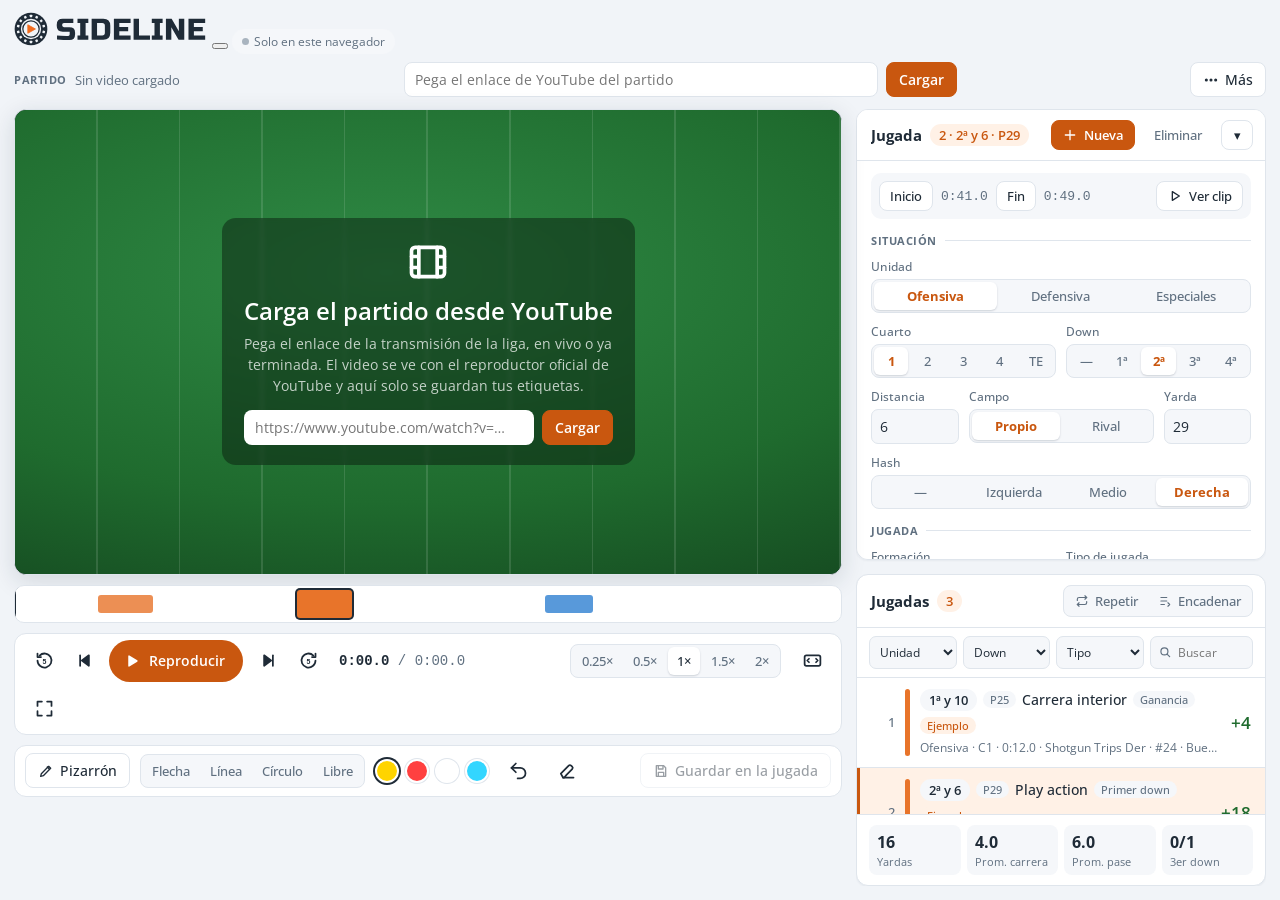
==== commit ff19a259: "Video grande al estilo Hudl: video casi a todo lo ancho En «Video grande» el panel de jugadas se ang" ====
--- a/public/app/index.html
+++ b/public/app/index.html
@@ -1157,8 +1157,10 @@
   const mainTop = main.getBoundingClientRect().top + window.scrollY;
   const viewTop = bigVideo ? 8 : mainTop;
   aside.classList.add('fit'); aside.style.height = Math.max(420, window.innerHeight - viewTop - 14) + 'px';
-  const colMax = main.clientWidth - 410 - 14;
-  const below = tlEl.offsetHeight + document.querySelector('.transport').offsetHeight + document.querySelector('.drawbar').offsetHeight + 3 * 10 + 14;
+  // grande (como Hudl): panel más angosto y la barra del pizarrón queda justo abajo (se baja un poco para usarla)
+  const panelMin = bigVideo ? 360 : 410;
+  const colMax = main.clientWidth - panelMin - 14;
+  const below = tlEl.offsetHeight + document.querySelector('.transport').offsetHeight + (bigVideo ? 0 : document.querySelector('.drawbar').offsetHeight + 10) + 2 * 10 + 14;
   const avail = window.innerHeight - viewTop - below;
   // normal: el video ocupa al menos ~56% del ancho (como antes), aunque los controles queden un poco abajo;
   // grande: lo más grande que quepa en la pantalla completa
@@ -1168,7 +1170,7 @@
   // la columna mide lo que el video, pero nunca menos de lo que piden los controles en un renglón (si no, se
   // apilan, le quitan altura al video y este se encoge); el panel de la derecha ocupa el resto
   const colW = Math.min(colMax, Math.max(w, controlsWidth()));
-  main.style.gridTemplateColumns = `${colW}px minmax(410px, 1fr)`;
+  main.style.gridTemplateColumns = `${colW}px minmax(${panelMin}px, 1fr)`;
   applyZoom();
 }
 window.addEventListener('resize', fitStage);
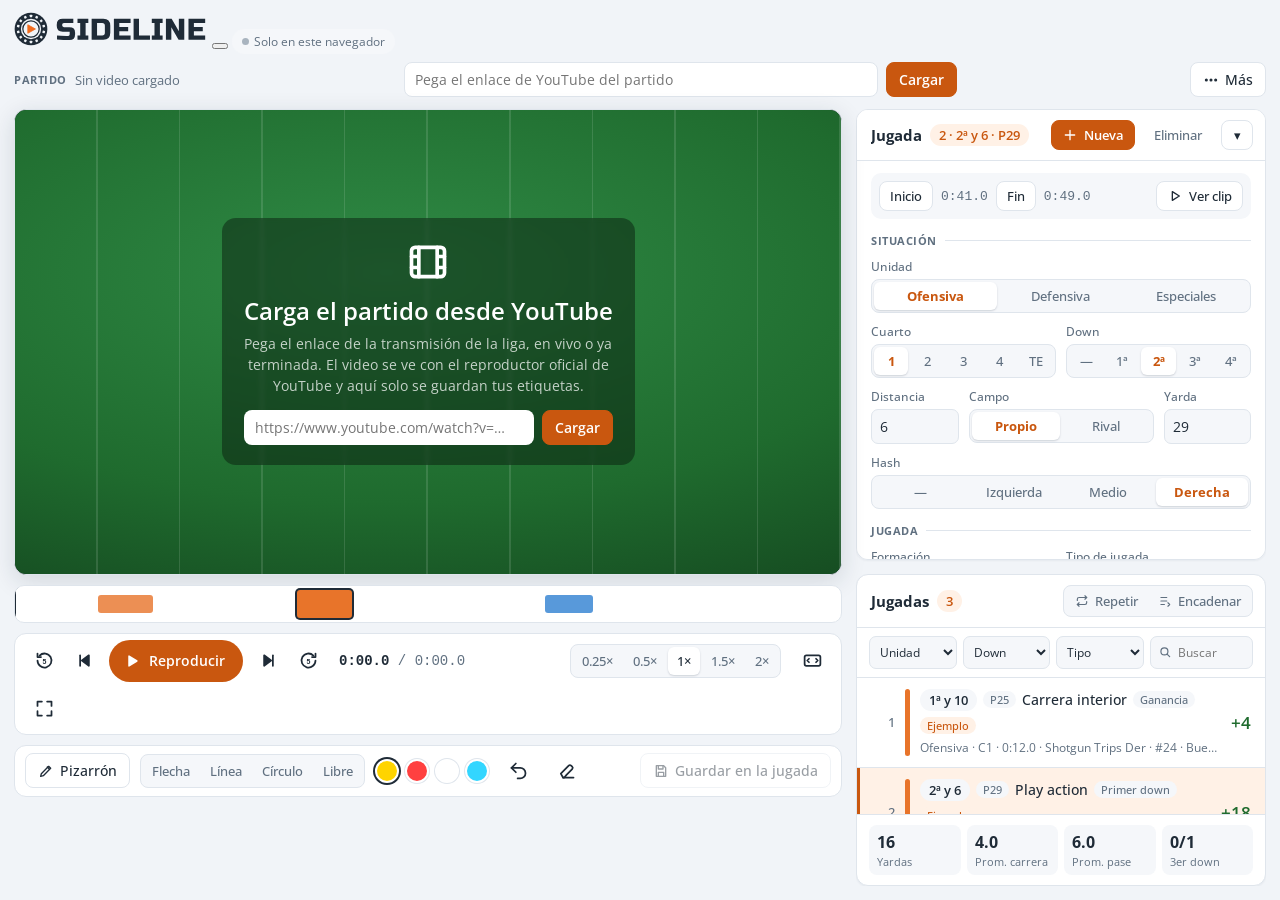
==== commit a708425b: "Video grande: el pizarrón en una columna a la derecha del video Con «Video grande» la barra del piza" ====
--- a/public/app/index.html
+++ b/public/app/index.html
@@ -167,6 +167,19 @@
 .swatches { display: inline-flex; gap: 6px; align-items: center; }
 .sw { width: 24px; height: 24px; border-radius: 50%; border: 2px solid var(--panel); box-shadow: 0 0 0 1px var(--line); padding: 0; }
 .sw.on { box-shadow: 0 0 0 2px var(--fg); }
+#tools svg { display: none; width: 18px; height: 18px; }
+/* «Video grande»: el pizarrón va en una columna angosta a la derecha del video, siempre a la vista */
+section.left.bigmode { position: relative; padding-right: 62px; }
+.bigmode .drawbar { position: absolute; top: 0; right: 0; width: 52px; flex-direction: column; flex-wrap: nowrap; gap: 8px; padding: 8px 0; }
+.bigmode .drawbar .tx, .bigmode #tools .tn { display: none; }
+.bigmode .drawbar .spacer { display: none; }
+.bigmode #drawToggle, .bigmode #saveDrawBtn { width: 40px; height: 40px; padding: 0; justify-content: center; }
+.bigmode #drawToggle svg, .bigmode #saveDrawBtn svg { margin: 0; }
+.bigmode #tools { flex-direction: column; }
+.bigmode #tools svg { display: block; }
+.bigmode #tools button { padding: 7px; }
+.bigmode .swatches { flex-direction: column; gap: 8px; }
+.bigmode .tipline { display: none; }
 
 /* panel derecho */
 .right { display: flex; flex-direction: column; gap: 14px; min-width: 0; min-height: 0; }
@@ -408,13 +421,13 @@
       </div>
 
       <div class="drawbar">
-        <button class="btn" id="drawToggle" title="Activar o desactivar el pizarrón (D)"><svg viewBox="0 0 24 24" fill="none" stroke="currentColor" stroke-width="2" stroke-linecap="round" stroke-linejoin="round" aria-hidden="true"><path d="M4 20l4-1 11-11-3-3L5 16z"/><path d="M14 6l3 3"/></svg>Pizarrón</button>
+        <button class="btn" id="drawToggle" title="Activar o desactivar el pizarrón (D)"><svg viewBox="0 0 24 24" fill="none" stroke="currentColor" stroke-width="2" stroke-linecap="round" stroke-linejoin="round" aria-hidden="true"><path d="M4 20l4-1 11-11-3-3L5 16z"/><path d="M14 6l3 3"/></svg><span class="tx">Pizarrón</span></button>
         <div class="seg" id="tools"></div>
         <div class="swatches" id="colors"></div>
         <button class="ib" id="undoBtn" title="Deshacer el último trazo (Z)" aria-label="Deshacer el último trazo"><svg viewBox="0 0 24 24" fill="none" stroke="currentColor" stroke-width="2" stroke-linecap="round" stroke-linejoin="round" aria-hidden="true"><path d="M9 14l-5-5 5-5"/><path d="M4 9h10a6 6 0 0 1 0 12h-3"/></svg></button>
         <button class="ib" id="clearBtn" title="Borrar el dibujo" aria-label="Borrar el dibujo"><svg viewBox="0 0 24 24" fill="none" stroke="currentColor" stroke-width="2" stroke-linecap="round" stroke-linejoin="round" aria-hidden="true"><path d="M8 20h12"/><path d="M5.5 15.5l9-9a2 2 0 0 1 2.8 0l1.2 1.2a2 2 0 0 1 0 2.8L12 17l-2.5 3H8z"/></svg></button>
         <span class="spacer"></span>
-        <button class="btn" id="saveDrawBtn" disabled><svg viewBox="0 0 24 24" fill="none" stroke="currentColor" stroke-width="2" stroke-linecap="round" stroke-linejoin="round" aria-hidden="true"><path d="M5 4h11l3 3v13H5z"/><path d="M8 4v5h7V4M8 20v-6h8v6"/></svg>Guardar en la jugada</button>
+        <button class="btn" id="saveDrawBtn" title="Guardar el dibujo en la jugada" disabled><svg viewBox="0 0 24 24" fill="none" stroke="currentColor" stroke-width="2" stroke-linecap="round" stroke-linejoin="round" aria-hidden="true"><path d="M5 4h11l3 3v13H5z"/><path d="M8 4v5h7V4M8 20v-6h8v6"/></svg><span class="tx">Guardar en la jugada</span></button>
       </div>
       <div class="note tipline">Tip: si tocas dentro del video, YouTube toma el teclado. Toca fuera del video para volver a usar los atajos.</div>
     </section>
@@ -575,6 +588,10 @@
 const UNIT_NAME = { O: 'Ofensiva', D: 'Defensiva', ST: 'Eq. esp.' };
 const COLORS = ['#ffd400', '#ff4040', '#ffffff', '#33d6ff'];
 const TOOLS = [['arrow', 'Flecha'], ['line', 'Línea'], ['circle', 'Círculo'], ['pen', 'Libre']];
+const TOOL_ICONS = {
+  arrow: '<path d="M5 19L19 5M10 5h9v9"/>', line: '<path d="M5 19L19 5"/>',
+  circle: '<circle cx="12" cy="12" r="8"/>', pen: '<path d="M4 16c3-6 5 4 8-2s5-7 8-4"/>',
+};
 
 const S = {
   plays: [], sel: null, key: null, example: true, vid: null,
@@ -1106,7 +1123,7 @@
 
 // ---------- static controls ----------
 SPEEDS.forEach((s, i) => { const b = document.createElement('button'); b.className = 'btn sm'; b.textContent = s + '×'; b.dataset.s = s; b.title = 'Tecla ' + (i + 1); b.onclick = () => setSpeed(s); $('speeds').append(b); });
-TOOLS.forEach(([k, n]) => { const b = document.createElement('button'); b.className = 'btn sm'; b.textContent = n; b.dataset.t = k; b.onclick = () => { S.tool = k; setDraw(true); paintTools(); }; $('tools').append(b); });
+TOOLS.forEach(([k, n]) => { const b = document.createElement('button'); b.className = 'btn sm'; b.title = n; b.setAttribute('aria-label', n); b.innerHTML = `<svg viewBox="0 0 24 24" fill="none" stroke="currentColor" stroke-width="2" stroke-linecap="round" stroke-linejoin="round" aria-hidden="true">${TOOL_ICONS[k]}</svg><span class="tn">${n}</span>`; b.dataset.t = k; b.onclick = () => { S.tool = k; setDraw(true); paintTools(); }; $('tools').append(b); });
 COLORS.forEach(c => { const b = document.createElement('button'); b.className = 'sw'; b.style.background = c; b.dataset.c = c; b.setAttribute('aria-label', 'Color ' + c); b.onclick = () => { S.color = c; setDraw(true); paintTools(); }; $('colors').append(b); });
 TYPES.forEach(t => { $('fType').add(new Option(t, t)); $('qType').add(new Option(t, t)); });
 $('fType').insertBefore(new Option('—', ''), $('fType').firstChild);
@@ -1153,13 +1170,15 @@
   const tlEl = document.getElementById('timeline');
   const aside = document.querySelector('aside.right'), main = stage.closest('main');
   $('bigBtn').classList.toggle('on', bigVideo); $('bigBtn').setAttribute('aria-pressed', String(bigVideo));
+  const left = stage.closest('section.left');
+  left.classList.toggle('bigmode', bigVideo && window.innerWidth > 980 && !document.fullscreenElement);
   if (window.innerWidth <= 980 || document.fullscreenElement) { stage.style.width = ''; tlEl.style.width = ''; main.style.gridTemplateColumns = ''; aside.classList.remove('fit'); aside.style.height = ''; return; }
   const mainTop = main.getBoundingClientRect().top + window.scrollY;
   const viewTop = bigVideo ? 8 : mainTop;
   aside.classList.add('fit'); aside.style.height = Math.max(420, window.innerHeight - viewTop - 14) + 'px';
-  // grande (como Hudl): panel más angosto y la barra del pizarrón queda justo abajo (se baja un poco para usarla)
-  const panelMin = bigVideo ? 360 : 410;
-  const colMax = main.clientWidth - panelMin - 14;
+  // grande (como Hudl): panel más angosto y el pizarrón en una columna a la derecha del video
+  const panelMin = bigVideo ? 360 : 410, side = bigVideo ? 62 : 0;
+  const colMax = main.clientWidth - panelMin - 14 - side;
   const below = tlEl.offsetHeight + document.querySelector('.transport').offsetHeight + (bigVideo ? 0 : document.querySelector('.drawbar').offsetHeight + 10) + 2 * 10 + 14;
   const avail = window.innerHeight - viewTop - below;
   // normal: el video ocupa al menos ~56% del ancho (como antes), aunque los controles queden un poco abajo;
@@ -1169,7 +1188,7 @@
   stage.style.width = w + 'px'; tlEl.style.width = w + 'px';
   // la columna mide lo que el video, pero nunca menos de lo que piden los controles en un renglón (si no, se
   // apilan, le quitan altura al video y este se encoge); el panel de la derecha ocupa el resto
-  const colW = Math.min(colMax, Math.max(w, controlsWidth()));
+  const colW = Math.min(colMax, Math.max(w, controlsWidth())) + side;
   main.style.gridTemplateColumns = `${colW}px minmax(${panelMin}px, 1fr)`;
   applyZoom();
 }
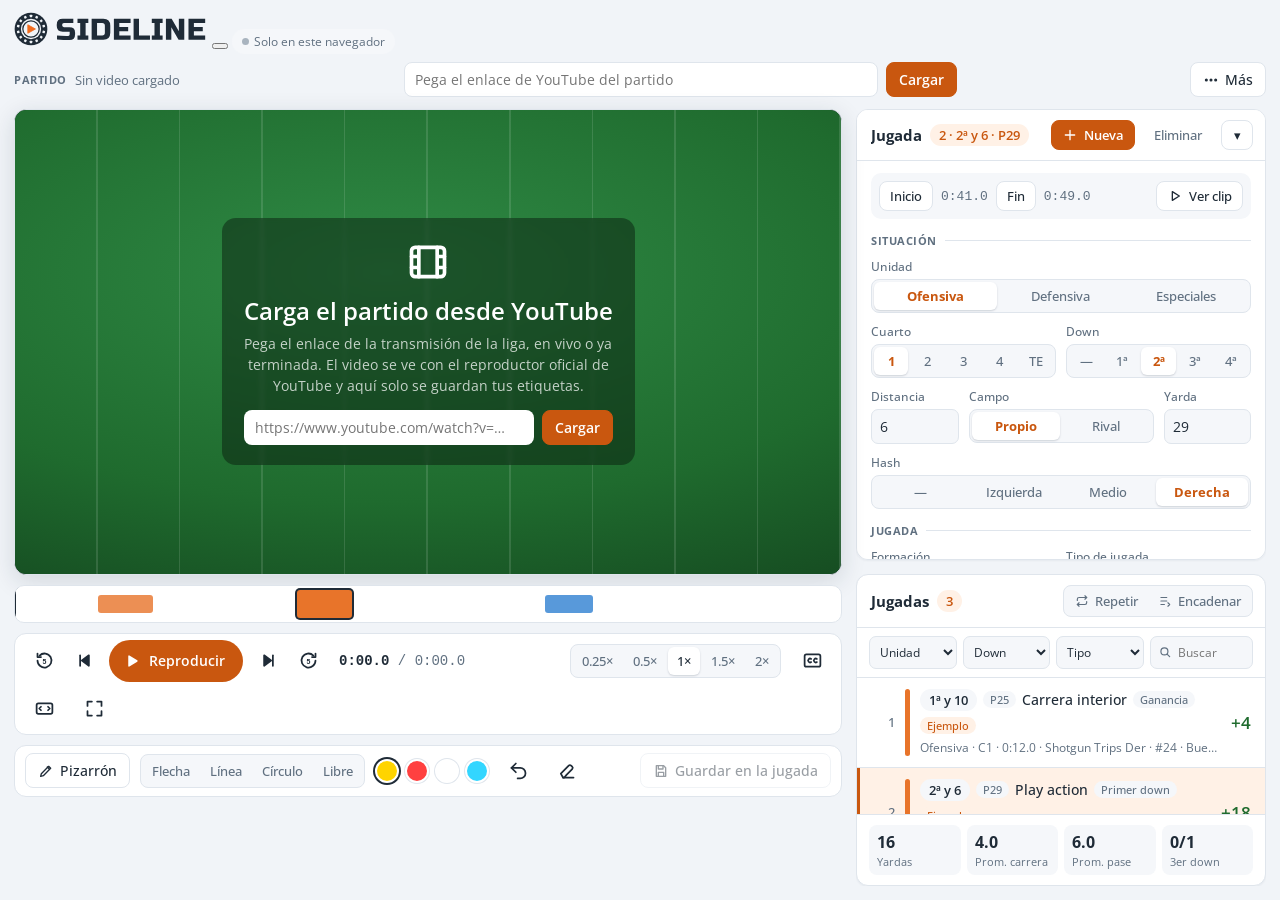
==== commit fed89420: "Video: botón propio para prender o apagar los subtítulos de YouTube El botón CC de YouTube queda tap" ====
--- a/public/app/index.html
+++ b/public/app/index.html
@@ -416,6 +416,7 @@
         <span class="tc" id="tc"><b>0:00.0</b> / 0:00.0</span>
         <span class="spacer"></span>
         <div class="speedwrap"><div class="seg" id="speeds" role="group" aria-label="Velocidad" title="Velocidad de reproducción (teclas 1 a 5)"></div></div>
+        <button class="ib" id="ccBtn" title="Subtítulos de YouTube: prender o apagar" aria-label="Subtítulos" aria-pressed="false"><svg viewBox="0 0 24 24" fill="none" stroke="currentColor" stroke-width="2" stroke-linecap="round" stroke-linejoin="round" aria-hidden="true"><rect x="3" y="5" width="18" height="14" rx="2"/><path d="M10.5 10.2a2.2 2.2 0 1 0 0 3.6M17 10.2a2.2 2.2 0 1 0 0 3.6"/></svg></button>
         <button class="ib" id="bigBtn" title="Video grande: el video sube hasta arriba y crece" aria-label="Video grande" aria-pressed="false"><svg viewBox="0 0 24 24" fill="none" stroke="currentColor" stroke-width="2" stroke-linecap="round" stroke-linejoin="round" aria-hidden="true"><rect x="3" y="6" width="18" height="12" rx="2"/><path d="M8 10l-2 2 2 2M16 10l2 2-2 2"/></svg></button>
         <button class="ib" id="fsBtn" title="Pantalla completa (F)" aria-label="Pantalla completa"><svg viewBox="0 0 24 24" fill="none" stroke="currentColor" stroke-width="2" stroke-linecap="round" stroke-linejoin="round" aria-hidden="true"><path d="M4 9V4h5M20 9V4h-5M4 15v5h5M20 15v5h-5"/></svg></button>
       </div>
@@ -622,9 +623,10 @@
   seek(t) { if (!ready) return; const d = this.d; t = Math.max(0, d ? Math.min(d - 0.05, t) : t); yt.seekTo(t, true); },
   rate(r) { if (ready) yt.setPlaybackRate(r); },
 };
+let subs = false; try { subs = localStorage.getItem('sideline:subs') === '1'; } catch (e) {}
 window.onYouTubeIframeAPIReady = () => { apiReady = true; if (pendingId && !yt) createPlayer(pendingId); };
 function createPlayer(id) {
-  const vars = { rel: 0, playsinline: 1, modestbranding: 1 };
+  const vars = { rel: 0, playsinline: 1, modestbranding: 1, cc_load_policy: subs ? 1 : 0 };
   if (location.protocol.startsWith('http')) vars.origin = location.origin;
   yt = new YT.Player('yt', {
     videoId: id, playerVars: vars,
@@ -638,12 +640,22 @@
     },
   });
 }
-function playerReady() { ready = true; $('scrub').hidden = false; P.rate(S.rate); grabTitle(); renderAll(); }
+function playerReady() { ready = true; $('scrub').hidden = false; P.rate(S.rate); grabTitle(); applySubs(); renderAll(); }
+// subtítulos de YouTube: el botón de YouTube queda tapado por la capa de dibujo y zoom, así que hay uno propio.
+// Apagados por omisión; se recuerda en este navegador. Los videos subidos no tienen subtítulos.
+function applySubs() {
+  const can = !!(yt && typeof yt.loadModule === 'function');
+  $('ccBtn').hidden = !can;
+  $('ccBtn').classList.toggle('on', subs); $('ccBtn').setAttribute('aria-pressed', String(subs));
+  if (!can || !ready) return;
+  try { if (subs) yt.loadModule('captions'); else yt.unloadModule('captions'); } catch (e) {}
+}
 // 1 = reproduciendo (como YouTube)
 function playerState(code) {
   updPlay();
   if (code === 1 && Date.now() > S.keepDrawUntil) { if (S.strokes.length) { S.strokes = []; redraw(); } if (S.draw) setDraw(false); }
-  if (code === 1) { P.rate(S.rate); grabTitle(); }
+  // YouTube carga los subtítulos al empezar a reproducir: se vuelven a aplicar
+  if (code === 1) { P.rate(S.rate); grabTitle(); applySubs(); }
 }
 // quita el reproductor actual (al cambiar entre YouTube y un video subido)
 function teardownPlayer() {
@@ -1197,6 +1209,11 @@
 new ResizeObserver(fitStage).observe(document.querySelector('main'));
 fitStage();
 function scrollToVideo() { const top = stage.closest('main').getBoundingClientRect().top + window.scrollY - 8; window.scrollTo({ top: bigVideo ? top : 0, behavior: 'smooth' }); }
+$('ccBtn').onclick = () => {
+  subs = !subs;
+  try { localStorage.setItem('sideline:subs', subs ? '1' : '0'); } catch (e) {}
+  applySubs(); toast(subs ? 'Subtítulos prendidos.' : 'Subtítulos apagados.');
+};
 $('bigBtn').onclick = () => {
   bigVideo = !bigVideo;
   try { localStorage.setItem('sideline:bigVideo', bigVideo ? '1' : '0'); } catch (e) {}
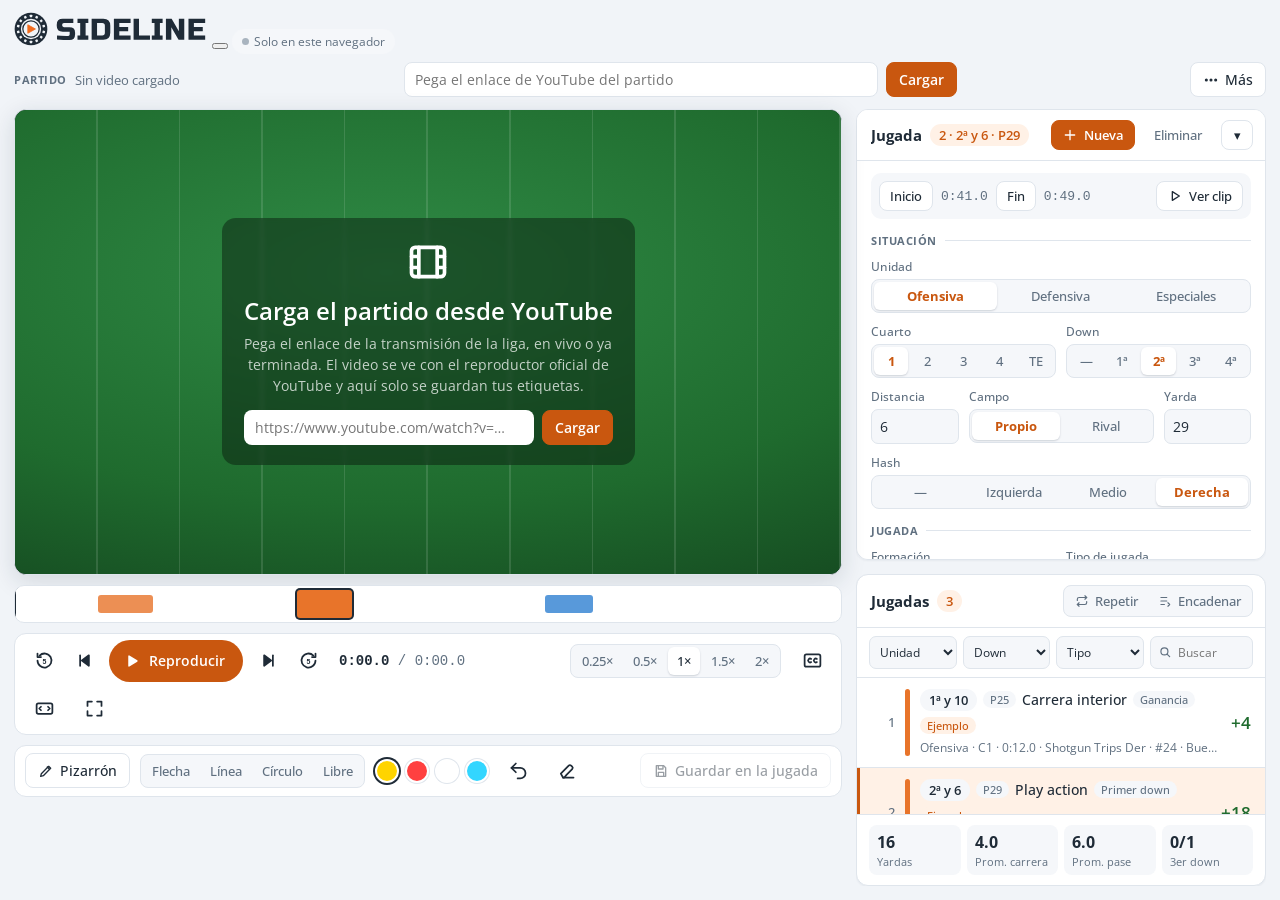
==== commit ba740bbb: "Video: dejar libre la esquina de los botones de YouTube (calidad y subtítulos) La capa de zoom y cli" ====
--- a/public/app/index.html
+++ b/public/app/index.html
@@ -120,6 +120,8 @@
    Deja libre la franja inferior para los controles de YouTube; solo con mouse (en pantallas táctiles no estorba) */
 .scrub { position: absolute; left: 0; right: 0; top: 0; bottom: 56px; cursor: zoom-in; }
 .scrub.zoomed { cursor: grab; } .scrub.panning { cursor: grabbing; }
+/* sin zoom, la esquina de arriba a la derecha queda libre para los botones de YouTube (subtítulos y engrane de calidad) */
+.scrub:not(.zoomed) { clip-path: polygon(0 0, calc(100% - 190px) 0, calc(100% - 190px) 84px, 100% 84px, 100% 100%, 0 100%); }
 /* el video y el pizarrón se acercan juntos, así los dibujos quedan sobre la misma parte de la imagen */
 .zoomwrap { position: absolute; inset: 0; transform-origin: 0 0; }
 .hud .zm { color: #fff; font-size: 13px; font-weight: 500; }
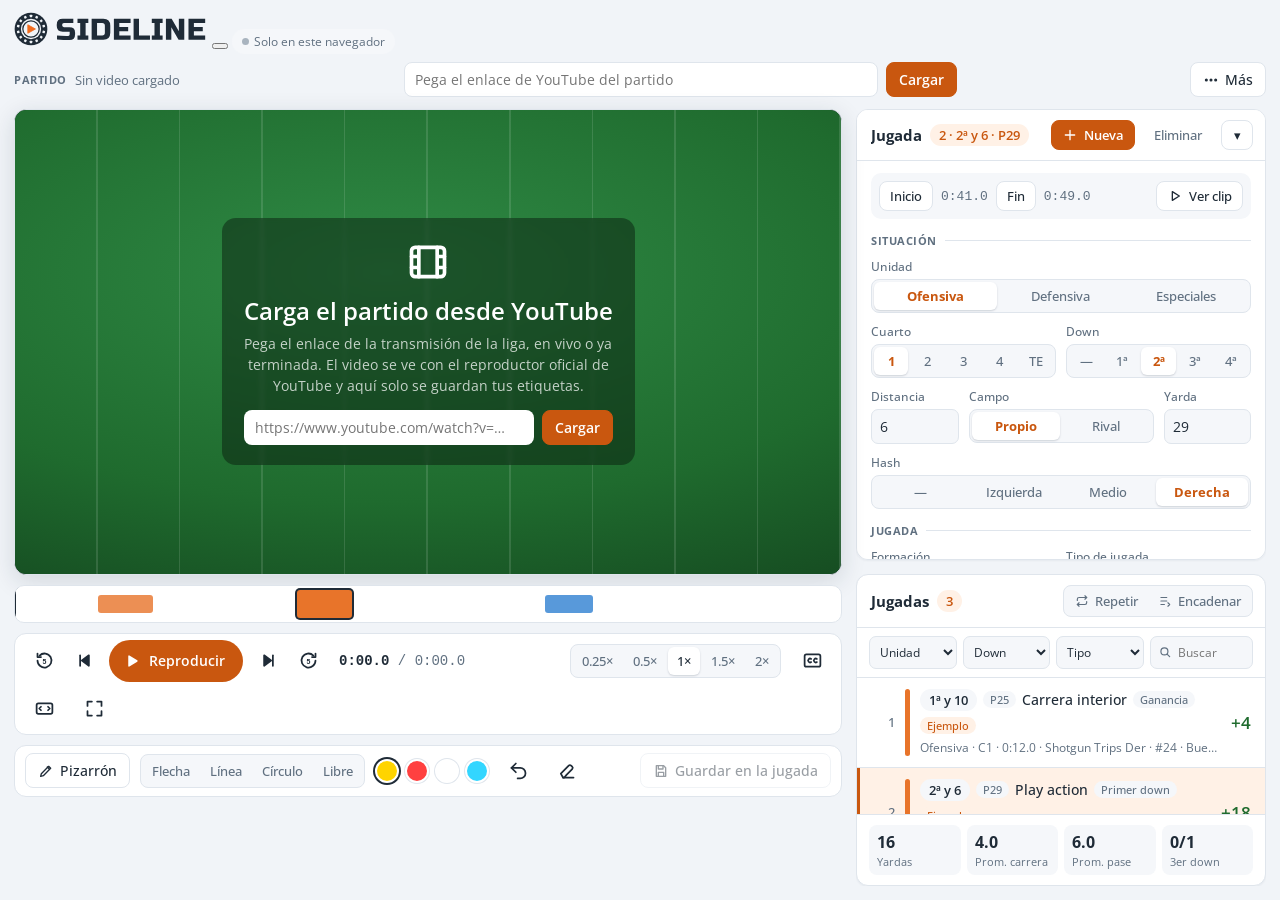
==== commit 0ddcdbfb: "Video: el menú de YouTube (calidad, subtítulos) se puede usar completo El menú del engrane de YouTub" ====
--- a/public/app/index.html
+++ b/public/app/index.html
@@ -120,6 +120,8 @@
    Deja libre la franja inferior para los controles de YouTube; solo con mouse (en pantallas táctiles no estorba) */
 .scrub { position: absolute; left: 0; right: 0; top: 0; bottom: 56px; cursor: zoom-in; }
 .scrub.zoomed { cursor: grab; } .scrub.panning { cursor: grabbing; }
+/* al abrir un menú de YouTube (engrane, subtítulos) la capa se quita para que el menú se pueda usar completo */
+.scrub.ytmode { pointer-events: none; }
 /* sin zoom, la esquina de arriba a la derecha queda libre para los botones de YouTube (subtítulos y engrane de calidad) */
 .scrub:not(.zoomed) { clip-path: polygon(0 0, calc(100% - 190px) 0, calc(100% - 190px) 84px, 100% 84px, 100% 100%, 0 100%); }
 /* el video y el pizarrón se acercan juntos, así los dibujos quedan sobre la misma parte de la imagen */
@@ -1320,6 +1322,20 @@
   if (Z.k === 1) return togglePlay();
   clearTimeout(clickT); clickT = setTimeout(togglePlay, 230);
 });
+// clic en los botones de YouTube: el foco se va a su reproductor. Mientras tanto la capa de zoom se quita para
+// que su menú (calidad, subtítulos) funcione en todo el video; al hacer clic fuera del video regresa.
+function ytMode(on) {
+  if ($('scrub').classList.contains('ytmode') === on) return;
+  $('scrub').classList.toggle('ytmode', on);
+  if (on && !ytModeTold) { ytModeTold = true; toast('Menú de YouTube. Haz clic fuera del video para volver al zoom.'); }
+}
+let ytModeTold = false;
+window.addEventListener('blur', () => setTimeout(() => {
+  const f = document.activeElement;
+  if (f && f.tagName === 'IFRAME' && stage.contains(f)) ytMode(true);
+}, 0));
+window.addEventListener('focus', () => ytMode(false));
+document.addEventListener('pointerdown', e => { if (!stage.contains(e.target)) ytMode(false); }, true);
 $('scrub').addEventListener('dblclick', () => { clearTimeout(clickT); resetZoom(); });
 // con el pizarrón activo también se puede hacer zoom (el lienzo queda encima de la capa)
 cv.addEventListener('wheel', onZoomWheel, { passive: false });
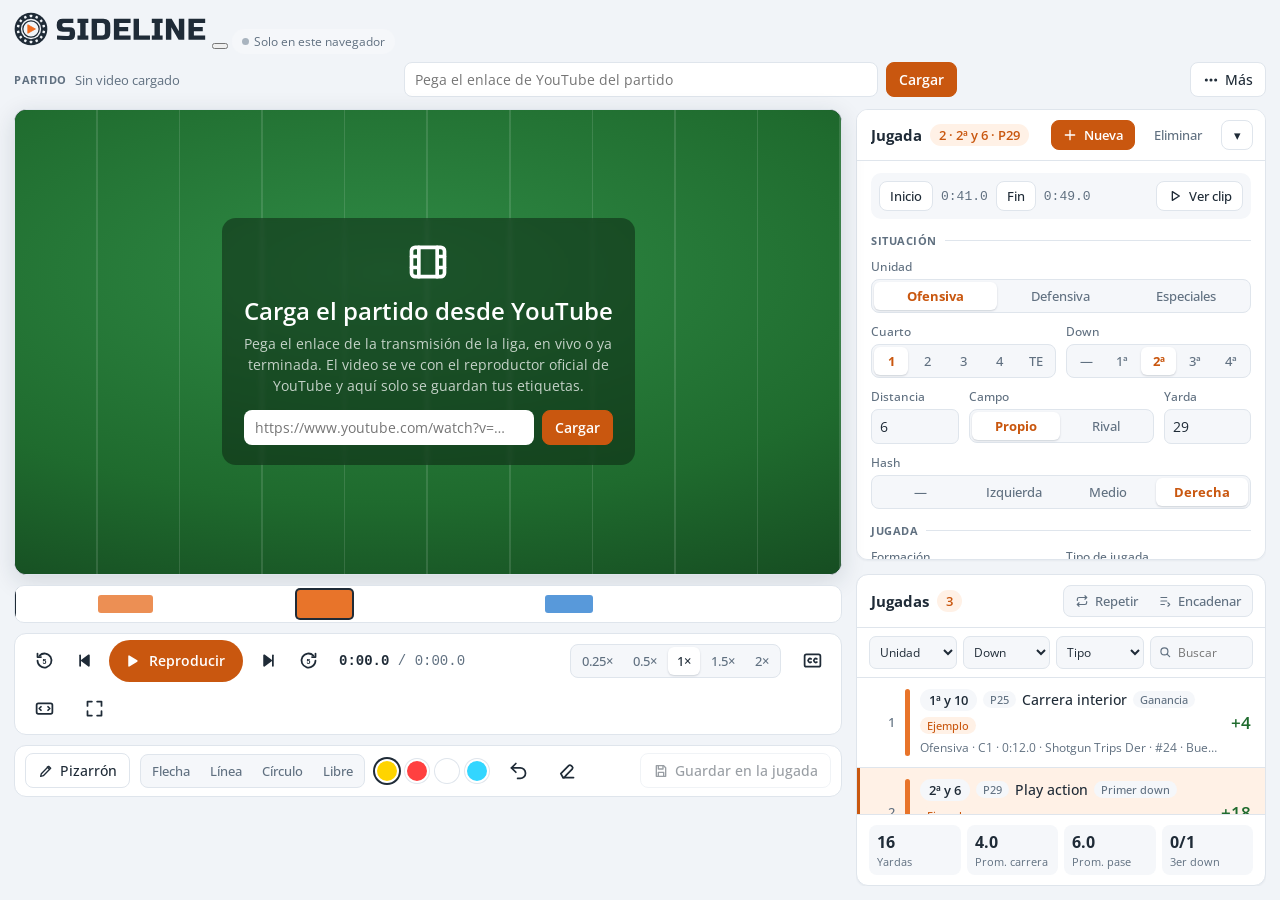
==== commit 5c7f26b2: "App en celular: el menú del usuario ya no se sale de la pantalla - Arriba, el estado de guardado se " ====
--- a/public/app/index.html
+++ b/public/app/index.html
@@ -284,7 +284,16 @@
   .transport .tc { order: -1; width: 100%; text-align: center; }
   .speedwrap .lbl { display: none; }
   .gamebar .game { flex-basis: 100%; }
-}
+  /* sin video cargado: aviso corto (el campo del enlace ya está arriba, en la barra del partido) */
+  .drop { padding: 12px; }
+  .drop > div { padding: 14px 16px; }
+  .drop .big { width: 32px; height: 32px; margin-bottom: 2px; }
+  .drop strong { font-size: 17px; }
+  .drop p, .drop #urlForm2 { display: none; }
+  .drop #upBtn2 { margin: 10px auto 0 !important; }
+}
+/* en el celular no hay teclado: el tip de los atajos sobra */
+@media (hover: none), (pointer: coarse) { .tipline { display: none; } }
 @media (prefers-reduced-motion: reduce) { * { transition: none !important; } }
 </style>
 
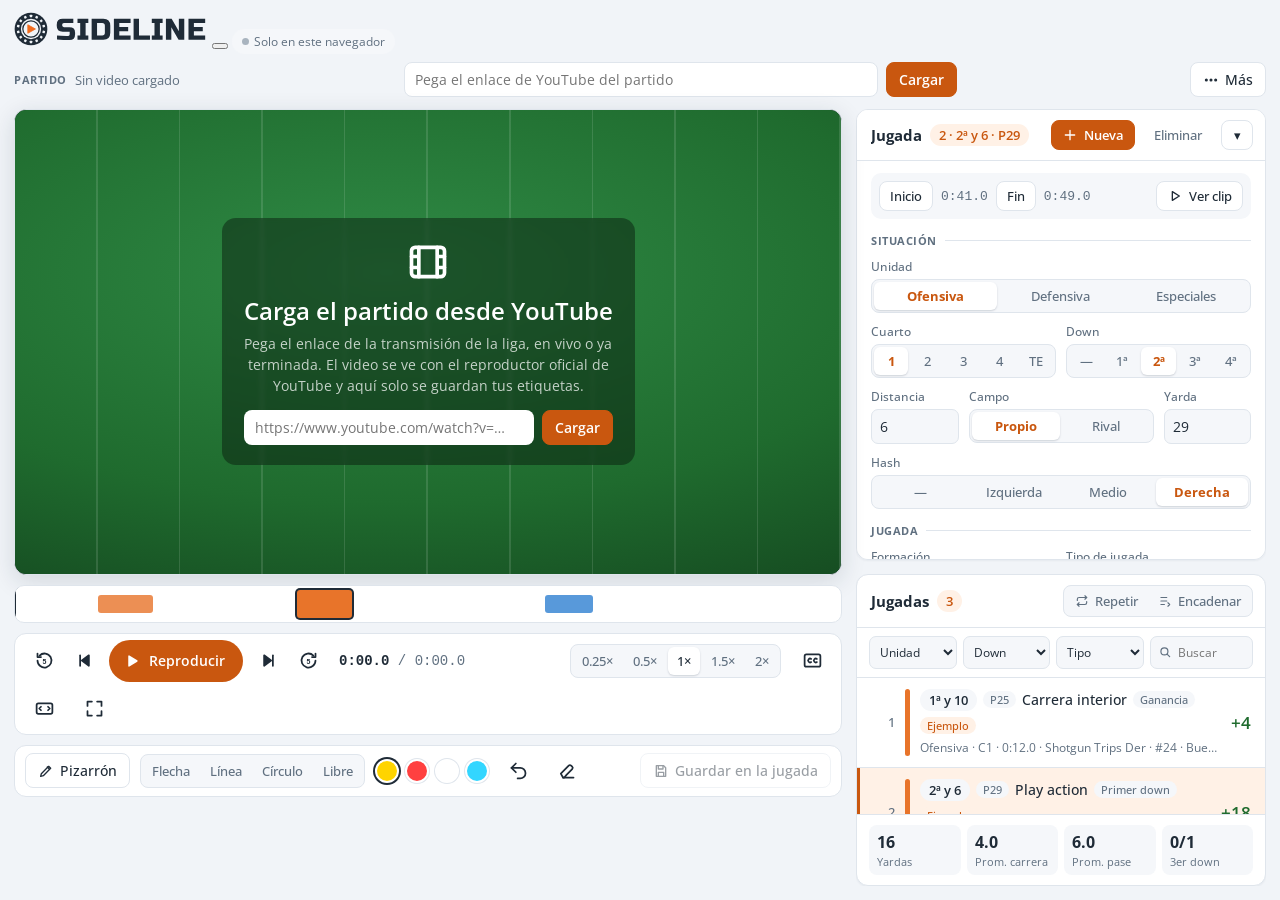
==== commit 0e0f71cd: "App en celular: la ventana «Equipo y jugadores» cabe en la pantalla La tabla de personas ensanchaba " ====
--- a/public/app/index.html
+++ b/public/app/index.html
@@ -254,12 +254,25 @@
 .lf input:focus, .lf select:focus { outline: none; border-color: var(--accent); }
 .lerr { color: var(--bad); font-size: 13px; margin: 0; }
 .modal { position: fixed; inset: 0; z-index: 55; background: var(--scrim); display: grid; place-items: center; padding: 16px; overflow-y: auto; }
-.modal .card { width: 100%; max-width: 640px; }
+.modal { grid-template-columns: minmax(0, 1fr); }
+.modal .card { width: 100%; max-width: 640px; min-width: 0; justify-self: center; }
 .modal .body { padding: 16px; display: flex; flex-direction: column; gap: 14px; }
 .users { width: 100%; border-collapse: collapse; font-size: 13px; }
 .users th, .users td { text-align: left; padding: 8px 6px; border-bottom: 1px solid var(--line); vertical-align: middle; }
 .users th { color: var(--muted); font-weight: 600; font-size: 11px; text-transform: uppercase; letter-spacing: .02em; }
 .users td.act { text-align: right; white-space: nowrap; }
+/* en el celular cada persona es una tarjeta: nombre, usuario y rol, y abajo los botones */
+@media (max-width: 640px) {
+  .users thead { display: none; }
+  .users, .users tbody, .users tr, .users td { display: block; width: 100%; }
+  .users tr { border-bottom: 1px solid var(--line); padding: 10px 0; }
+  .users td { border: 0; padding: 2px 0; }
+  .users td:first-child { font-weight: 600; font-size: 15px; }
+  .users td:nth-child(2), .users td:nth-child(3) { display: inline; width: auto; color: var(--muted); }
+  .users td:nth-child(2)::after { content: " · "; }
+  .users td.act { text-align: left; white-space: normal; padding-top: 8px; display: flex; flex-wrap: wrap; gap: 8px; }
+  .users td.act:empty { display: none; }
+}
 .userform { display: grid; grid-template-columns: minmax(0,1.2fr) minmax(0,1fr) minmax(0,.8fr) auto; gap: 8px; align-items: end; }
 @media (max-width: 640px) { .userform { grid-template-columns: minmax(0,1fr); } }
 .quota { display: flex; align-items: center; gap: 12px; font-size: 13px; color: var(--muted); }
